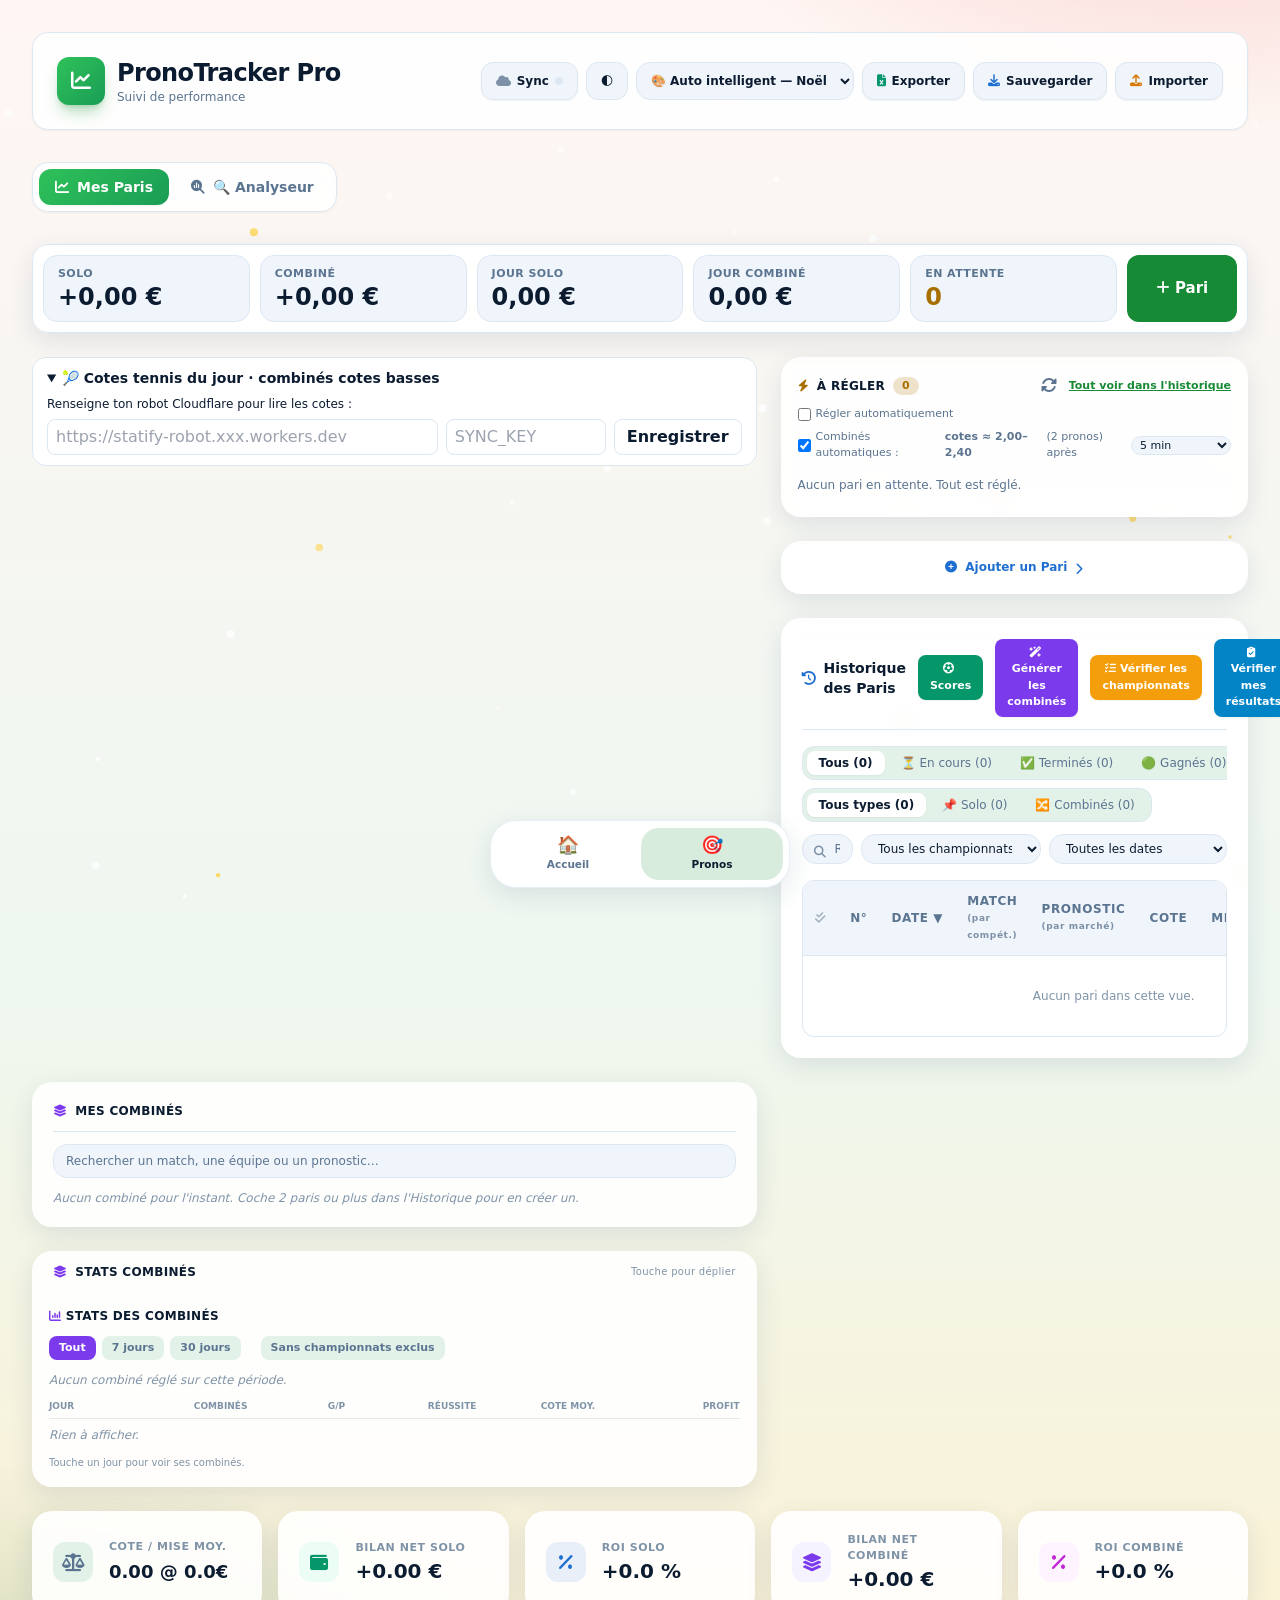
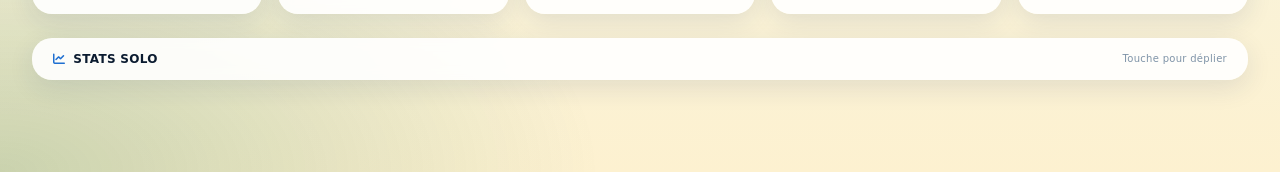
==== prono.html @ ebf7dfee "Add files via upload" ====
<!DOCTYPE html>
<html lang="fr">
<head>
  <meta charset="UTF-8">
  <script>try{var t=localStorage.getItem('suivi-nba-theme');if(!t)t=(window.matchMedia&&matchMedia('(prefers-color-scheme: light)').matches)?'light':'dark';document.documentElement.dataset.theme=t}catch(e){document.documentElement.dataset.theme='dark'}</script>
  <meta name="viewport" content="width=device-width, initial-scale=1.0, viewport-fit=cover">
  <title>PronoTracker Pro - Suivi & Performance</title>

  <!-- PWA : icône + nom sur écran d'accueil (aucun impact sur le fonctionnement de l'appli) -->
  <link rel="manifest" href="manifest.webmanifest">
  <meta name="theme-color" content="#0a192c">
  <meta name="apple-mobile-web-app-capable" content="yes">
  <meta name="apple-mobile-web-app-status-bar-style" content="black-translucent">
  <meta name="apple-mobile-web-app-title" content="Statify">
  <link rel="apple-touch-icon" href="icon-180.png">
  <link rel="icon" href="icon-192.png" type="image/png">
    <script src="chart.umd.min.js"></script>
  <link rel="stylesheet" href="fa.css">
  <link rel="stylesheet" href="prono.css">
</head>
<body class="p-4 md:p-8 min-h-screen">
<nav id="gnav" aria-label="Navigation"><a href="./"><i>🏠</i><span>Accueil</span></a><a href="prono.html" aria-current="page"><i>🎯</i><span>Pronos</span></a></nav>


  <div id="appRoot" class="max-w-7xl mx-auto space-y-8">
    
    <!-- EN-TÊTE ET ACTIONS -->
    <div class="surface flex flex-col md:flex-row justify-between items-start md:items-center gap-4 bg-white p-4 md:p-6 rounded-2xl border border-slate-200 shadow-sm">
      <div class="flex items-center gap-3">
        <div class="w-12 h-12 bg-blue-600 rounded-xl flex items-center justify-center text-white shadow-lg shadow-blue-500/30">
          <i class="fa-solid fa-chart-line text-xl"></i>
        </div>
        <div>
          <h1 class="text-2xl font-extrabold text-slate-900 tracking-tight">PronoTracker Pro</h1>
          <p id="headerSubtitle" class="text-xs text-slate-500 font-medium">Suivi de performance</p>
        </div>
      </div>
      
      <div id="hdrActions" class="flex items-center gap-2 w-full md:w-auto">
        <button id="syncBtn" onclick="openSyncModal()" title="Synchronisation entre appareils" class="flex-1 md:flex-none justify-center bg-slate-50 hover:bg-slate-100 text-slate-700 text-xs font-semibold px-2.5 sm:px-3.5 py-2.5 rounded-xl border border-slate-200 flex items-center gap-1.5 transition shadow-sm"><i id="syncIcon" class="fa-solid fa-cloud text-slate-400"></i><span id="syncLabel">Sync</span><span id="syncDot" class="w-2 h-2 rounded-full bg-slate-300"></span></button>
        <button id="btnTheme" type="button" title="Thème clair / sombre" aria-label="Thème clair / sombre" class="flex-1 md:flex-none justify-center bg-slate-50 hover:bg-slate-100 text-slate-700 text-xs font-semibold px-2.5 sm:px-3.5 py-2.5 rounded-xl border border-slate-200 flex items-center gap-1.5 transition">🌓</button>
        <select id="ambianceSelect" onchange="changerAmbiance(this.value)" title="Ambiance du fond" class="flex-1 md:flex-none"></select>
        <button onclick="ouvrirExportHistorique()" title="Exporter l'historique des paris (Excel / CSV)" class="flex-1 md:flex-none justify-center bg-slate-50 hover:bg-slate-100 text-slate-700 text-xs font-semibold px-2.5 sm:px-3.5 py-2.5 rounded-xl border border-slate-200 flex items-center gap-1.5 transition shadow-sm">
          <i class="fa-solid fa-file-excel text-emerald-600"></i> Exporter
        </button>
        <button onclick="exportJSON()" title="Sauvegarde complète : Statify + PronoTracker" class="flex-1 md:flex-none justify-center bg-slate-50 hover:bg-slate-100 text-slate-700 text-xs font-semibold px-2.5 sm:px-3.5 py-2.5 rounded-xl border border-slate-200 flex items-center gap-1.5 transition shadow-sm">
          <i class="fa-solid fa-download text-blue-600"></i> <span class="hidden sm:inline">Sauvegarder</span><span class="sm:hidden">Save</span>
        </button>
        <label class="flex-1 md:flex-none justify-center bg-slate-50 hover:bg-slate-100 text-slate-700 text-xs font-semibold px-2.5 sm:px-3.5 py-2.5 rounded-xl border border-slate-200 cursor-pointer flex items-center gap-1.5 transition shadow-sm">
          <i class="fa-solid fa-upload text-amber-600"></i> Importer
          <input type="file" id="importFile" accept=".json,application/json,text/plain,text/json,application/octet-stream" onchange="importJSON(event)" class="hidden">
        </label>
      </div>
    </div>

    <!-- ONGLETS PRINCIPAUX -->
    <div class="surface bg-white border border-slate-200 rounded-2xl p-1.5 flex items-center gap-1.5 shadow-sm w-full sm:w-auto sm:inline-flex">
      <button onclick="switchView('tracker')" id="btnViewTracker" class="px-4 py-2 rounded-xl transition bg-blue-600 text-white shadow-sm font-bold text-sm flex items-center gap-2">
        <i class="fa-solid fa-chart-line"></i> Mes Paris
      </button>
      <button onclick="switchView('analyzer')" id="btnViewAnalyzer" class="px-4 py-2 rounded-xl transition text-slate-600 hover:text-slate-900 font-bold text-sm flex items-center gap-2">
        <i class="fa-solid fa-magnifying-glass-chart"></i> 🔍 Analyseur
      </button>
    </div>

    <div id="trackerViewContent" class="space-y-8" data-vue="histo">

    <!-- ALERTE DE SAUVEGARDE -->
    <div id="backupBanner" class="hidden items-center justify-between gap-3 bg-amber-50 border border-amber-200 text-amber-900 text-xs font-semibold px-4 py-3 rounded-xl">
      <span id="backupBannerText" class="flex items-center gap-2"><i class="fa-solid fa-triangle-exclamation"></i></span>
      <div class="flex items-center gap-2 shrink-0">
        <button onclick="exportJSON()" title="Sauvegarde complète : Statify + PronoTracker" class="bg-amber-600 hover:bg-amber-700 text-white font-bold px-3 py-1.5 rounded-lg transition">Sauvegarder maintenant</button>
        <button onclick="snoozeBackupBanner()" class="text-amber-700 hover:text-amber-900 px-2 py-1.5 font-medium">Plus tard</button>
      </div>
    </div>

    <!-- BANNIÈRE : LE BILAN EST CALCULÉ SUR LA SÉLECTION FILTRÉE -->
    <div id="statsFilterBanner" class="hidden items-center justify-between gap-3 bg-blue-50 border border-blue-200 text-blue-800 text-xs font-semibold px-4 py-3 rounded-xl">
      <span id="statsFilterBannerText" class="flex items-center gap-2"><i class="fa-solid fa-filter"></i></span>
      <button onclick="resetAllStatsFilters()" class="text-blue-700 hover:text-blue-900 px-2 py-1 font-bold underline whitespace-nowrap shrink-0">Réinitialiser les filtres</button>
    </div>

    <!-- BANDEAU IMPACT (fixe) -->
    <div id="impactBar" class="impact-bar">
      <div class="ib-cell"><span>Solo</span><b id="ibSolo">—</b></div>
      <div class="ib-cell"><span>Combiné</span><b id="ibCombo">—</b></div>
      <div class="ib-cell"><span><i class="l-lg">Jour solo</i><i class="l-sm">J. solo</i></span><b id="ibJour">—</b></div>
      <div class="ib-cell"><span><i class="l-lg">Jour combiné</i><i class="l-sm">J. combiné</i></span><b id="ibJourC">—</b></div>
      <button type="button" class="ib-cell ib-btn" onclick="rgAller('histo','quickSettle')" title="Voir les paris à régler"><span>En attente</span><b id="ibAttente">0</b></button>
      <button type="button" id="ibLive" class="ib-live hidden" onclick="rgAller('histo','quickSettle')"><i class="fa-solid fa-circle"></i> <span id="ibLiveN">0</span><span class="ib-live-t"> en direct</span></button>
      <button type="button" class="ib-add" onclick="rgAller('histo','formCard')" title="Ajouter un pari"><i class="fa-solid fa-plus"></i><span class="ib-add-t"> Pari</span></button>
    </div>

    <div id="resumeJour" class="resume-jour"></div>

    <!-- ONGLETS (portable) -->
    <div id="vueTabs" class="vue-tabs" role="tablist">
      <button type="button" data-v="histo" onclick="rgVue('histo')"><i class="fa-solid fa-clock-rotate-left"></i> Historique</button>
      <button type="button" data-v="combos" onclick="rgVue('combos')"><i class="fa-solid fa-layer-group"></i> Combinés</button>
      <button type="button" data-v="stats" onclick="rgVue('stats')"><i class="fa-solid fa-chart-pie"></i> Stats</button>
      <button type="button" data-v="plus" onclick="rgVue('plus')"><i class="fa-solid fa-chart-line"></i> Plus</button>
    </div>

    <div id="colG">
    <!-- À RÉGLER (saisie rapide) -->
    <div id="quickSettle" class="card p-4 space-y-2">
      <div class="flex items-center justify-between gap-2">
        <h3 class="text-xs font-extrabold uppercase tracking-wide flex items-center gap-2"><i class="fa-solid fa-bolt" style="color:var(--warn)"></i> À régler <span id="qsCount" class="qs-pill">0</span></h3>
        <div class="flex items-center gap-3"><button type="button" id="qsRefresh" onclick="rgRafraichirTermines(true)" title="Actualiser les scores" class="text-[13px]" style="color:var(--mut)"><i class="fa-solid fa-rotate"></i></button><button type="button" onclick="scAllerVoirTout()" class="text-[11px] font-bold underline" style="color:var(--acc)">Tout voir dans l'historique</button></div>
      </div>
      <button type="button" id="qsTout" class="qs-tout hidden" onclick="rgToutAppliquer()"></button>
      <div class="qs-opts"><label><input type="checkbox" id="optAutoRegler"> Régler automatiquement</label><label><input type="checkbox" id="optAutoCombos" checked> Combinés automatiques : <b>cotes ≈ 2,00–2,40</b> (2 pronos) après <select id="optDelai" class="input-field" style="padding:1px 4px;font-size:11px"><option value="0">tout de suite</option><option value="1">1 min</option><option value="2">2 min</option><option value="5">5 min</option><option value="10">10 min</option><option value="30">30 min</option></select> </label></div>
      <div id="qsAuto" class="text-[11px]" style="color:var(--warn)"></div>
      <div id="qsDiag" class="text-[11px]" style="color:var(--mut)"></div>
      <div id="qsList"></div>
    </div>

    <!-- FORMULAIRE ET HISTORIQUE -->
    <div id="mainGrid" class="grid grid-cols-1 lg:grid-cols-3 gap-6">
      
      <!-- FORMULAIRE DE SAISIE -->
      <div id="formCard" class="card p-5 space-y-4 lg:col-span-1 h-fit">
        <button id="formStrip" type="button" onclick="basculerFormulaire(false)" title="Déplier « Ajouter un Pari »" class="w-full items-center justify-center gap-2 text-xs font-extrabold text-blue-600">
          <i class="fa-solid fa-plus-circle"></i><span class="strip-txt">Ajouter un Pari</span><i class="fa-solid fa-chevron-right lg:mt-1"></i>
        </button>
        <div class="flex items-start justify-between gap-2 border-b border-slate-100 pb-3">
        <h2 id="formTitle" class="text-sm font-extrabold text-slate-800 flex items-center gap-2">
          <i class="fa-solid fa-plus-circle text-blue-600"></i> Ajouter un Pari
        </h2>
        <button type="button" onclick="basculerFormulaire(true)" title="Replier sur le côté" class="shrink-0 w-7 h-7 flex items-center justify-center rounded-lg border border-slate-200 text-slate-500 hover:text-slate-800 text-xs"><i class="fa-solid fa-chevron-left"></i></button>
        </div>
        
        <!-- IMPORT UNIVERSEL -->
        <div id="quickAddBox" class="p-3.5 border rounded-xl space-y-2">
          <label id="quickAddLabel" class="block text-xs font-bold">
            <span>⚡ Multi-Import Texte</span>
          </label>
          <textarea id="rawText" rows="3" class="input-field w-full text-xs" placeholder="Ex: 06/08/2026 | Équipe A - Équipe B | Compétition | Marché | Pronostic | 1.67"></textarea>
          <p id="quickAddHint" class="text-[10px] leading-snug">Format : Date | Match | Compétition | Marché | Pronostic | [Mise optionnelle] | Cote</p>
          <button id="quickAddBtn" type="button" onclick="parseAndAddMultipleBets()" class="w-full text-white font-bold py-2 px-3 rounded-lg text-xs transition shadow-md flex items-center justify-center gap-1.5">
            <i class="fa-solid fa-bolt"></i> Analyser & Ajouter
          </button>
        </div>

        <hr class="border-slate-100">

        <!-- SAISIE MANUELLE -->
        <form id="addBetForm" onsubmit="addBet(event)" class="space-y-3 text-xs">
          <div class="grid grid-cols-2 gap-2">
            <div>
              <label class="block font-semibold text-slate-600 mb-1">Date</label>
              <input type="date" id="dateInput" required class="input-field w-full">
            </div>
            <div>
              <label class="block font-semibold text-slate-600 mb-1">Type</label>
              <select id="typeInput" required class="input-field w-full font-bold">
                <option value="Single">📌 Simple</option>
              </select>
            </div>
          </div>

          <div>
            <div class="flex items-center justify-between mb-1">
              <label id="labelMatch" class="block font-semibold text-slate-600">Match / Affiche</label>
              <button type="button" onclick="startNewMatch()" class="text-[10px] text-blue-600 hover:text-blue-800 font-bold flex items-center gap-1" title="Vider le match et le pronostic pour saisir une nouvelle affiche">
                <i class="fa-solid fa-rotate"></i> Nouveau match
              </button>
            </div>
            <input type="text" id="matchInput" placeholder="Ex: PSG vs OM" required class="input-field w-full" oninput="updatePronoSuggestions()">
          </div>

          <div class="grid grid-cols-2 gap-2">
            <div>
              <label id="labelComp" class="block font-semibold text-slate-600 mb-1">Tournoi / Circuit</label>
              <input type="text" id="compInput" list="compDatalist" placeholder="Ex: Ligue 1" required class="input-field w-full">
            </div>
            <div>
              <div class="flex items-center justify-between mb-1">
                <label id="labelMarket" class="block font-semibold text-slate-600">Marché (Type)</label>
                <button type="button" onclick="openMarketManager()" class="text-[10px] text-blue-600 hover:text-blue-800 font-bold flex items-center gap-1" title="Ajouter ou supprimer des types de marché">
                  <i class="fa-solid fa-gear"></i> Gérer
                </button>
              </div>
              <select id="marketInput" required class="input-field w-full font-medium" onchange="updatePronoSuggestions()"></select>
            </div>
          </div>

          <div>
            <label class="block font-semibold text-slate-600 mb-1">Pronostic</label>
            <input type="text" id="pronoInput" placeholder="Ex: Victoire Baez" required class="input-field w-full">
            <div id="pronoSuggestions" class="hidden flex-wrap gap-1.5 pt-1.5"></div>
          </div>

          <div class="grid grid-cols-2 gap-2">
            <div>
              <label class="block font-semibold text-slate-600 mb-1">Cote</label>
              <input type="number" step="0.01" min="1.01" id="oddsInput" placeholder="1.85" required class="input-field w-full font-black text-blue-600">
            </div>
            <div>
              <label class="block font-semibold text-slate-600 mb-1">Mise (€)</label>
              <input type="number" step="0.01" min="0.01" id="stakeInput" value="1" required class="input-field w-full font-black">
            </div>
          </div>

          <button type="submit" class="w-full bg-slate-900 hover:bg-slate-800 text-white font-bold py-2.5 px-4 rounded-xl text-xs transition shadow-lg shadow-slate-900/10 mt-2 flex items-center justify-center gap-2">
            <i class="fa-solid fa-floppy-disk"></i> Enregistrer le Pari
          </button>
        </form>

        <!-- Suggestions de championnats déjà utilisés, pour éviter les doublons dus à des fautes de frappe -->
        <datalist id="compDatalist"></datalist>
      </div>

      <!-- HISTORIQUE ET FILTRES -->
      <div class="card p-5 lg:col-span-2 space-y-4">
        <div class="flex flex-col sm:flex-row justify-between items-start sm:items-center gap-3 border-b border-slate-100 pb-3">
          <h2 class="text-sm font-extrabold flex items-center gap-2 text-slate-800">
            <i class="fa-solid fa-clock-rotate-left text-blue-600"></i> Historique des Paris
          </h2>
          <button onclick="ouvrirScores()" class="text-[11px] font-bold bg-emerald-600 hover:bg-emerald-700 text-white px-3 py-1.5 rounded-lg shadow-sm sm:ml-auto"><i class="fa-solid fa-futbol mr-1"></i>Scores</button>
          <button onclick="ouvrirGenerateurCombines()" class="text-[11px] font-bold bg-violet-600 hover:bg-violet-700 text-white px-3 py-1.5 rounded-lg shadow-sm"><i class="fa-solid fa-wand-magic-sparkles mr-1"></i>Générer les combinés</button>
          <button onclick="ouvrirVerifComp()" class="text-[11px] font-bold bg-amber-500 hover:bg-amber-600 text-white px-3 py-1.5 rounded-lg shadow-sm"><i class="fa-solid fa-list-check mr-1"></i>Vérifier les championnats</button>
          <button onclick="ouvrirVerif()" class="text-[11px] font-bold bg-sky-600 hover:bg-sky-700 text-white px-3 py-1.5 rounded-lg shadow-sm"><i class="fa-solid fa-clipboard-check mr-1"></i>Vérifier mes résultats</button>
          <button onclick="clearAll()" class="text-xs text-rose-600 hover:text-rose-700 font-semibold transition flex items-center gap-1">
            <i class="fa-solid fa-trash-can"></i> Tout effacer
          </button>
        </div>

        <div class="flex flex-col sm:flex-row sm:flex-wrap sm:items-center justify-between gap-3">
          <div class="flex flex-wrap items-center gap-2 text-xs overflow-x-auto">
            <div class="bg-slate-100 p-1 rounded-xl flex items-center gap-1 border border-slate-200 shrink-0">
              <button onclick="setQuickFilter('ALL')" id="btnFilterAll" class="px-3 py-1 rounded-lg transition bg-white text-slate-800 shadow-sm font-bold whitespace-nowrap">
                Tous (<span id="countAll">0</span>)
              </button>
              <button onclick="setQuickFilter('Pending')" id="btnFilterPending" class="px-3 py-1 rounded-lg transition text-slate-600 hover:text-slate-900 font-medium whitespace-nowrap">
                ⏳ En cours (<span id="countPending">0</span>)
              </button>
              <button onclick="setQuickFilter('Settled')" id="btnFilterSettled" class="px-3 py-1 rounded-lg transition text-slate-600 hover:text-slate-900 font-medium whitespace-nowrap">
                ✅ Terminés (<span id="countSettled">0</span>)
              </button>
              <button onclick="setQuickFilter('Won')" id="btnFilterWon" class="px-3 py-1 rounded-lg transition text-slate-600 hover:text-slate-900 font-medium whitespace-nowrap">
                🟢 Gagnés (<span id="countWon">0</span>)
              </button>
              <button onclick="setQuickFilter('Lost')" id="btnFilterLost" class="px-3 py-1 rounded-lg transition text-slate-600 hover:text-slate-900 font-medium whitespace-nowrap">
                🔴 Perdus (<span id="countLost">0</span>)
              </button>
            </div>

            <div class="bg-slate-100 p-1 rounded-xl flex items-center gap-1 border border-slate-200 shrink-0">
              <button onclick="setTypeFilter('ALL')" id="btnFilterTypeAll" class="px-3 py-1 rounded-lg transition bg-white text-slate-800 shadow-sm font-bold whitespace-nowrap">
                Tous types (<span id="countTypeAll">0</span>)
              </button>
              <button onclick="setTypeFilter('SOLO')" id="btnFilterTypeSolo" class="px-3 py-1 rounded-lg transition text-slate-600 hover:text-slate-900 font-medium whitespace-nowrap">
                📌 Solo (<span id="countTypeSolo">0</span>)
              </button>
              <button onclick="setTypeFilter('COMBO')" id="btnFilterTypeCombo" class="px-3 py-1 rounded-lg transition text-slate-600 hover:text-slate-900 font-medium whitespace-nowrap">
                🔀 Combinés (<span id="countTypeCombo">0</span>)
              </button>
            </div>
          </div>

          <div id="activeFiltersBanner" class="hidden flex-wrap items-center gap-2 w-full sm:w-auto"></div>
          <div id="filtresRow" class="flex items-center gap-2 w-full sm:w-auto">
            <div class="relative flex-1">
              <i class="fa-solid fa-magnifying-glass absolute left-3 top-2.5 text-slate-400 text-xs"></i>
              <input type="text" id="searchInput" oninput="renderAfterFilterChange()" placeholder="Rechercher... (ou #12)" class="input-field text-xs pl-8 py-1.5 w-full">
            </div>
            
            <select id="filterComp" onchange="renderAfterFilterChange()" class="input-field text-xs py-1.5 shrink-0 max-w-[180px]">
              <option value="ALL">Tous les championnats</option>
            </select>

            <select id="filterPeriod" onchange="onFilterPeriodChange()" class="input-field text-xs py-1.5 shrink-0">
              <option value="ALL">Toutes les dates</option>
              <option value="TODAY">Aujourd'hui</option>
              <option value="TOMORROW">Demain</option>
              <option value="THIS_WEEK">Cette semaine</option>
              <option value="THIS_MONTH">Ce mois-ci</option>
              <option value="CUSTOM">Plage personnalisée...</option>
            </select>
          </div>

          <div id="customDateRange" class="hidden flex items-center gap-2 w-full sm:w-auto">
            <input type="date" id="filterDateFrom" onchange="renderAfterFilterChange()" class="input-field text-xs py-1.5">
            <span class="text-xs text-slate-400 font-medium">→</span>
            <input type="date" id="filterDateTo" onchange="renderAfterFilterChange()" class="input-field text-xs py-1.5">
          </div>
        </div>

        <!-- BARRE DE SÉLECTION POUR CRÉER UN COMBINÉ -->
        <div id="comboSelectionBar" class="hidden items-center justify-between gap-3 bg-violet-50 border border-violet-200 text-violet-800 text-xs font-semibold px-4 py-3 rounded-xl">
          <span id="comboSelectionText" class="flex items-center gap-2"><i class="fa-solid fa-layer-group"></i></span>
          <div class="flex items-center gap-2 shrink-0">
            <button onclick="openComboModal()" class="bg-violet-600 hover:bg-violet-700 text-white font-bold px-3 py-1.5 rounded-lg transition">🔀 Combiner la sélection</button>
            <button onclick="clearBetSelection()" class="text-violet-700 hover:text-violet-900 px-2 py-1.5 font-medium">Annuler</button>
          </div>
        </div>

        <!-- VUE TABLEAU (écrans moyens et larges) -->
        <div class="hidden md:block overflow-x-auto border border-slate-200 rounded-xl">
          <table class="w-full text-left text-xs">
            <thead class="bg-slate-50 text-slate-500 uppercase border-b border-slate-200 font-bold tracking-wider">
              <tr>
                <th class="p-3 text-center whitespace-nowrap w-8"><i class="fa-solid fa-check-double text-slate-300" title="Sélection pour combiner"></i></th>
                <th onclick="toggleSort('betNum')" class="p-3 text-center sortable whitespace-nowrap">N° <span id="sort-betNum"></span></th>
                <th onclick="toggleSort('date')" class="p-3 sortable whitespace-nowrap">Date <span id="sort-date">▼</span></th>
                <th onclick="toggleSort('match')" title="Trier par compétition" class="p-3 sortable">Match <span class="normal-case font-semibold text-[9px] text-slate-400">(par compét.)</span> <span id="sort-match"></span></th>
                <th onclick="toggleSort('prono')" title="Trier par marché" class="p-3 sortable">Pronostic <span class="normal-case font-semibold text-[9px] text-slate-400">(par marché)</span> <span id="sort-prono"></span></th>
                <th onclick="toggleSort('odds')" class="p-3 text-center sortable whitespace-nowrap">Cote <span id="sort-odds"></span></th>
                <th onclick="toggleSort('stake')" class="p-3 text-center sortable whitespace-nowrap">Mise <span id="sort-stake"></span></th>
                <th onclick="toggleSort('status')" class="p-3 text-center sortable whitespace-nowrap">Statut <span id="sort-status"></span></th>
                <th class="p-3 text-right">Actions</th>
              </tr>
            </thead>
            <tbody id="betsTbody" class="divide-y divide-slate-100 font-medium"></tbody>
          </table>
        </div>

        <!-- VUE CARTES (mobile) -->
        <div id="betsCardsMobile" class="md:hidden space-y-2.5"></div>
      </div>

    </div>

    </div>
    <div id="colD">
    <!-- MES COMBINÉS -->
    <div id="combosCard" class="card p-5 space-y-3">
      <h3 class="text-xs font-extrabold uppercase tracking-wide text-slate-800 flex items-center gap-2 border-b border-slate-100 pb-3">
        <i class="fa-solid fa-layer-group text-violet-600"></i> Mes Combinés
      </h3>
      <input type="search" id="comboSearchInput" oninput="setComboSearch(this.value)" placeholder="Rechercher un match, une équipe ou un pronostic…" class="input-field w-full text-xs">
      <div id="combosListContainer" class="space-y-3"></div>
    </div>

    <!-- STATS COMBINÉS (toujours visibles) -->
    <details id="comboStatsDetails" open class="card overflow-hidden border-l-4 border-l-violet-500" ontoggle="if(this.open){try{majDetailCombinesSafe()}catch(e){}}">
      <summary class="cursor-pointer px-5 py-3 text-xs font-extrabold uppercase tracking-wide text-slate-800 flex items-center gap-2 select-none"><i class="fa-solid fa-layer-group text-violet-600"></i> Stats combinés <span class="ml-auto text-[10px] font-medium normal-case text-slate-400">Touche pour déplier</span></summary>
      <div id="comboStatsInline" class="p-4 space-y-3"></div>
    </details>


    </div>
    <!-- CARTES KPI GLOBALES -->
    <div id="kpiGrid" class="grid grid-cols-1 sm:grid-cols-2 lg:grid-cols-3 xl:grid-cols-5 gap-4">
      <div class="card p-5 flex items-center gap-4 border-l-4 border-l-slate-400">
        <div class="w-10 h-10 rounded-xl bg-slate-100 flex items-center justify-center text-slate-600">
          <i class="fa-solid fa-scale-balanced text-lg"></i>
        </div>
        <div>
          <span class="text-[11px] font-bold text-slate-400 uppercase tracking-wider block">Cote / Mise Moy.</span>
          <p id="statRisk" class="text-lg font-bold text-slate-800 mt-0.5">1.00 @ 0€</p>
        </div>
      </div>

      <div class="card p-5 flex items-center gap-4 border-l-4 border-l-emerald-500">
        <div class="w-10 h-10 rounded-xl bg-emerald-50 flex items-center justify-center text-emerald-600">
          <i class="fa-solid fa-wallet text-lg"></i>
        </div>
        <div>
          <span class="text-[11px] font-bold text-slate-400 uppercase tracking-wider block">Bilan Net Solo</span>
          <p id="statProfit" class="text-xl font-black text-slate-900 mt-0.5">0.00 €</p>
        </div>
      </div>

      <div class="card p-5 flex items-center gap-4 border-l-4 border-l-blue-500">
        <div class="w-10 h-10 rounded-xl bg-blue-50 flex items-center justify-center text-blue-600">
          <i class="fa-solid fa-percent text-lg"></i>
        </div>
        <div>
          <span class="text-[11px] font-bold text-slate-400 uppercase tracking-wider block">ROI Solo</span>
          <p id="statROI" class="text-xl font-black text-slate-900 mt-0.5">0.0 %</p>
        </div>
      </div>

      <div class="card p-5 flex items-center gap-4 border-l-4 border-l-violet-500">
        <div class="w-10 h-10 rounded-xl bg-violet-50 flex items-center justify-center text-violet-600">
          <i class="fa-solid fa-layer-group text-lg"></i>
        </div>
        <div>
          <span class="text-[11px] font-bold text-slate-400 uppercase tracking-wider block">Bilan Net Combiné</span>
          <p id="statProfitCombo" class="text-xl font-black text-slate-900 mt-0.5">0.00 €</p>
        </div>
      </div>

      <div class="card p-5 flex items-center gap-4 border-l-4 border-l-fuchsia-500">
        <div class="w-10 h-10 rounded-xl bg-fuchsia-50 flex items-center justify-center text-fuchsia-600">
          <i class="fa-solid fa-percent text-lg"></i>
        </div>
        <div>
          <span class="text-[11px] font-bold text-slate-400 uppercase tracking-wider block">ROI Combiné</span>
          <p id="statROICombo" class="text-xl font-black text-slate-900 mt-0.5">0.0 %</p>
        </div>
      </div>
    </div>

    <!-- STATS SOLO (repliées par défaut) -->
    <details id="soloStatsDetails" class="card overflow-hidden">
      <summary class="cursor-pointer px-5 py-3 text-xs font-extrabold uppercase tracking-wide text-slate-800 flex items-center gap-2 select-none"><i class="fa-solid fa-chart-line text-blue-600"></i> Stats solo <span class="ml-auto text-[10px] font-medium normal-case text-slate-400">Touche pour déplier</span></summary>
      <div class="p-4 space-y-8">

    <!-- GRAPHIQUE GLOBAL D'ÉVOLUTION DU BANKROLL -->
    <div class="card p-5 space-y-3">
      <div class="flex items-center justify-between border-b border-slate-100 pb-2">
        <h3 class="text-xs font-extrabold uppercase tracking-wide text-slate-800 flex items-center gap-2">
          <i class="fa-solid fa-chart-area text-blue-600"></i> Évolution du Bankroll
        </h3>
        <span class="text-[10px] text-slate-400 font-medium">Profit cumulé sur la sélection filtrée</span>
      </div>
      <div class="h-56 w-full">
        <canvas id="globalBankrollChart"></canvas>
      </div>
    </div>

    <div id="footballCategoryCard" class="hidden space-y-3">
      <div class="flex items-center justify-between flex-wrap gap-2">
        <h3 class="text-xs font-bold flex items-center gap-2 text-slate-700 uppercase tracking-wide">
          <i class="fa-solid fa-layer-group text-blue-600"></i> Stats par Catégorie de Championnat
        </h3>
        <div class="flex items-center gap-2">
          <span class="text-[10px] text-slate-400 font-medium hidden sm:inline">Mode des cases à cocher :</span>
          <div class="bg-slate-100 p-1 rounded-xl flex items-center gap-1 border border-slate-200">
            <button onclick="setCompFilterMode('include')" id="btnCompModeInclude" class="px-3 py-1 rounded-lg transition text-[11px] font-bold whitespace-nowrap" title="Cocher un championnat = ne garder que celui-ci dans le Bilan">
              ✅ Inclure
            </button>
            <button onclick="setCompFilterMode('exclude')" id="btnCompModeExclude" class="px-3 py-1 rounded-lg transition text-[11px] font-bold whitespace-nowrap" title="Cocher un championnat = le retirer du Bilan (les autres restent inclus)">
              🚫 Exclure
            </button>
          </div>
        </div>
      </div>
      <div id="footballCategoryAccordion" class="space-y-3"></div>
    </div>

    <!-- BILAN QUOTIDIEN -->
    <div id="dailySection" class="card p-5 space-y-3">
      <div class="flex items-center justify-between border-b border-slate-100 pb-2">
        <h3 id="dailySectionTitle" class="text-xs font-extrabold uppercase tracking-wide text-slate-800 flex items-center gap-2">
          <i class="fa-solid fa-calendar-day text-emerald-600"></i> Bilan Quotidien Jour par Jour
        </h3>
        <span class="text-[10px] text-slate-400 font-medium">Récapitulatif compact des résultats journaliers</span>
      </div>
      <div class="overflow-x-auto max-h-60 overflow-y-auto">
        <table class="w-full text-center text-xs">
          <thead class="bg-slate-50 text-slate-500 font-bold border-b border-slate-200 sticky top-0 bg-slate-50 z-10">
            <tr class="text-[10px] text-slate-500 border-b border-slate-200">
              <th class="p-1.5 text-left">JJ/MM/AAAA</th>
              <th class="p-1.5 border-l border-slate-200">Joués (G/P)</th>
              <th class="p-1.5">Gain Net</th>
              <th class="p-1.5">ROI</th>
            </tr>
          </thead>
          <tbody id="dailyStatsTbody" class="divide-y divide-slate-100 font-medium"></tbody>
        </table>
      </div>
    </div>

    <!-- STATISTIQUES DÉTAILLÉES -->
    <div class="space-y-3">
      <h2 id="detailedStatsTitle" class="text-xs font-extrabold uppercase tracking-wider flex items-center gap-2">
        <i class="fa-solid fa-chart-pie"></i> Statistiques Détaillées
      </h2>

      <div class="grid grid-cols-1 lg:grid-cols-2 gap-6">
        <div class="card p-5 space-y-3">
          <h3 class="text-xs font-bold flex items-center gap-2 text-slate-700 uppercase tracking-wide">
            <i class="fa-solid fa-bullseye text-blue-600"></i> Stats par Type de Prono (Marché)
          </h3>
          <div class="overflow-x-auto">
            <table class="w-full text-center text-xs">
              <thead>
                <tr class="bg-slate-50 text-slate-500 font-bold border-b border-slate-100">
                  <th class="p-2.5 text-left">Type de Pari</th>
                  <th class="p-2.5">Joués</th>
                  <th class="p-2.5">Réussite</th>
                  <th class="p-2.5">Profit Net</th>
                  <th class="p-2.5">ROI</th>
                </tr>
              </thead>
              <tbody id="marketStatsTbody" class="divide-y divide-slate-100 font-medium"></tbody>
            </table>
          </div>
        </div>

        <div class="card p-5 space-y-3">
          <h3 class="text-xs font-bold flex items-center gap-2 text-slate-700 uppercase tracking-wide">
            <i class="fa-solid fa-percent text-amber-500"></i> Stats par Tranche de Cote
          </h3>
          <div class="overflow-x-auto">
            <table class="w-full text-center text-xs">
              <thead>
                <tr class="bg-slate-50 text-slate-500 font-bold border-b border-slate-100">
                  <th class="p-2.5 text-left">Tranche</th>
                  <th class="p-2.5">Joués</th>
                  <th class="p-2.5">Réussite</th>
                  <th class="p-2.5">Profit Net</th>
                  <th class="p-2.5">ROI</th>
                </tr>
              </thead>
              <tbody id="oddsStatsTbody" class="divide-y divide-slate-100 font-medium"></tbody>
            </table>
          </div>
        </div>

        <div class="card p-5 space-y-3 lg:col-span-2">
          <h3 class="text-xs font-bold flex items-center gap-2 text-slate-700 uppercase tracking-wide">
            <i class="fa-solid fa-shield-halved text-rose-500"></i> Stats par équipe : où tu gagnes, où tu perds
          </h3>
          <p class="text-[11px] text-slate-500">Compte tous tes paris terminés sur les matchs de l'équipe, quel que soit le marché. Seules les équipes avec au moins 3 paris sont listées.</p>
          <div class="grid grid-cols-1 lg:grid-cols-2 gap-4">
            <div>
              <div class="text-[11px] font-extrabold text-emerald-700 mb-1">✅ Les plus rentables</div>
              <table class="w-full text-center text-xs"><thead><tr class="bg-slate-50 text-slate-500 font-bold border-b border-slate-100">
                <th class="p-2 text-left">Équipe</th><th class="p-2">Paris</th><th class="p-2">Réussite</th><th class="p-2">Profit</th></tr></thead>
                <tbody id="teamBestTbody" class="divide-y divide-slate-100 font-medium"></tbody></table>
            </div>
            <div>
              <div class="text-[11px] font-extrabold text-rose-700 mb-1">⚠️ Les pièges (les plus coûteuses)</div>
              <table class="w-full text-center text-xs"><thead><tr class="bg-slate-50 text-slate-500 font-bold border-b border-slate-100">
                <th class="p-2 text-left">Équipe</th><th class="p-2">Paris</th><th class="p-2">Réussite</th><th class="p-2">Profit</th></tr></thead>
                <tbody id="teamWorstTbody" class="divide-y divide-slate-100 font-medium"></tbody></table>
            </div>
          </div>
        </div>
      </div>
    </div>

      </div>
    </details>

    </div>
    <!-- FIN trackerViewContent -->

    <!-- VUE ANALYSEUR -->

    <div id="analyzerViewContent" class="hidden">
      <div class="analyzer-panel">
        <h1>Analyseur de Paris Sportifs Pro</h1>
        <p class="sous-titre">Reconnaît les textes en français ET en anglais. Extrait les cotes et statistiques, et calcule 3 paris par un moteur de règles (pas d'IA)</p>

        <div class="panel">
          <label for="rawInput"><strong>Colle ton texte brut (français ou anglais, idéalement avec cotes et % par équipe) :</strong></label>
          <textarea id="rawInput" placeholder="Colle ton texte d'analyse complet ici, en français ou en anglais..."></textarea>
          <div class="boutons">
            <button onclick="analyserEtGenerer()">Analyser et calculer les paris</button>
            <button class="secondaire" onclick="exporterTxt()">Exporter en .txt</button>
          </div>
        </div>

        <div class="panel" id="outputPanel" style="display: none;">
          <h2 style="margin-top: 0;">Rapport d'Analyse</h2>
          <div id="resultContent"></div>
        </div>
      </div>
    </div>

  </div>

  <!-- MODAL COMBINER -->
  <div id="comboModal" class="fixed inset-0 bg-slate-900/60 backdrop-blur-sm z-50 flex items-center justify-center hidden p-4">
    <div class="bg-white rounded-2xl shadow-2xl border border-slate-200 w-full max-w-md p-6 space-y-4">
      <div class="flex justify-between items-center border-b border-slate-100 pb-3">
        <h3 class="font-extrabold text-slate-800 text-sm flex items-center gap-2">
          <i class="fa-solid fa-layer-group text-violet-600"></i> Créer un combiné
        </h3>
        <button onclick="closeComboModal()" class="text-slate-400 hover:text-slate-600"><i class="fa-solid fa-xmark"></i></button>
      </div>

      <div id="comboModalLegsList" class="space-y-1.5 text-xs max-h-60 overflow-y-auto"></div>

      <div class="flex items-center justify-between bg-violet-50 border border-violet-200 rounded-xl px-3 py-2.5">
        <span class="text-xs font-bold text-violet-800">Cote totale du combiné</span>
        <span id="comboModalTotalOdds" class="text-lg font-black text-violet-700">1.00</span>
      </div>

      <div>
        <label class="block font-semibold text-slate-600 mb-1 text-xs">Mise du combiné (€)</label>
        <input type="number" step="0.01" min="0.01" id="comboStakeInput" class="input-field w-full text-xs font-black">
      </div>

      <div class="flex justify-end gap-2 pt-2 border-t border-slate-100">
        <button onclick="closeComboModal()" class="px-4 py-2 rounded-lg border border-slate-200 text-slate-600 font-bold text-xs hover:bg-slate-50 transition">Annuler</button>
        <button onclick="confirmCreateCombo()" class="px-4 py-2 rounded-lg bg-violet-600 text-white font-bold text-xs hover:bg-violet-700 transition">Créer le combiné</button>
      </div>
    </div>
  </div>

  <!-- MODAL EDIT -->
  <div id="editModal" class="fixed inset-0 bg-slate-900/60 backdrop-blur-sm z-50 flex items-center justify-center hidden p-4">
    <div class="bg-white rounded-2xl shadow-2xl border border-slate-200 w-full max-w-md p-6 space-y-4">
      <div class="flex justify-between items-center border-b border-slate-100 pb-3">
        <h3 class="font-extrabold text-slate-800 text-sm flex items-center gap-2">
          <i class="fa-solid fa-pen-to-square text-blue-600"></i> Modifier le pari
        </h3>
        <button onclick="closeEditModal()" class="text-slate-400 hover:text-slate-600"><i class="fa-solid fa-xmark"></i></button>
      </div>

      <form id="editForm" onsubmit="saveEdit(event)" class="space-y-3 text-xs">
        <input type="hidden" id="editBetId">

        <div class="grid grid-cols-2 gap-2">
          <div>
            <label class="block font-semibold text-slate-600 mb-1">Date</label>
            <input type="date" id="editDate" required class="input-field w-full">
          </div>
          <div>
            <label class="block font-semibold text-slate-600 mb-1">Match</label>
            <input type="text" id="editMatch" required class="input-field w-full">
          </div>
        </div>

        <div class="grid grid-cols-2 gap-2">
          <div>
            <label class="block font-semibold text-slate-600 mb-1">Tournoi / Compétition</label>
            <input type="text" id="editComp" list="compDatalist" required class="input-field w-full">
          </div>
          <div>
            <label class="block font-semibold text-slate-600 mb-1">Marché (Type)</label>
            <select id="editMarket" required class="input-field w-full"></select>
          </div>
        </div>

        <div>
          <label class="block font-semibold text-slate-600 mb-1">Pronostic</label>
          <input type="text" id="editProno" required class="input-field w-full">
        </div>

        <div class="grid grid-cols-2 gap-2">
          <div>
            <label class="block font-semibold text-slate-600 mb-1">Cote</label>
            <input type="number" step="0.01" min="1.01" id="editOdds" required class="input-field w-full font-black text-blue-600">
          </div>
          <div>
            <label class="block font-semibold text-slate-600 mb-1">Mise (€)</label>
            <input type="number" step="0.01" min="0.01" id="editStake" required class="input-field w-full font-black">
          </div>
        </div>

        <div class="flex justify-end gap-2 pt-3 border-t border-slate-100">
          <button type="button" onclick="closeEditModal()" class="px-4 py-2 rounded-xl border border-slate-200 text-slate-600 font-bold hover:bg-slate-50 transition">Annuler</button>
          <button type="submit" class="px-5 py-2 rounded-xl bg-blue-600 text-white font-bold hover:bg-blue-700 transition shadow-md shadow-blue-600/20">Enregistrer</button>
        </div>
      </form>
    </div>
  </div>

  <!-- MODAL PREVIEW IMPORT -->
  <div id="importPreviewModal" class="fixed inset-0 bg-slate-900/60 backdrop-blur-sm z-50 flex items-center justify-center hidden p-4">
    <div class="bg-white rounded-2xl shadow-2xl border border-slate-200 w-full max-w-4xl max-h-[90vh] flex flex-col p-6 space-y-4">
      <div class="flex justify-between items-center border-b border-slate-100 pb-3">
        <div>
          <h3 class="font-extrabold text-slate-800 text-sm flex items-center gap-2">
            <i class="fa-solid fa-list-check text-blue-600"></i> Aperçu avant import
          </h3>
          <p id="importPreviewCount" class="text-[10px] text-slate-400 font-medium mt-0.5"></p>
        </div>
        <button onclick="closeImportPreview()" class="text-slate-400 hover:text-slate-600"><i class="fa-solid fa-xmark"></i></button>
      </div>

      <p id="importSkippedInfo" class="text-[10px] text-slate-500"></p>

      <div class="overflow-auto flex-1 border border-slate-200 rounded-xl">
        <table class="w-full text-left text-xs">
          <thead class="bg-slate-50 text-slate-500 font-bold border-b border-slate-200 sticky top-0">
            <tr>
              <th class="p-2 w-8"></th>
              <th class="p-2">Date</th>
              <th class="p-2">Match</th>
              <th class="p-2">Compétition</th>
              <th class="p-2">Marché</th>
              <th class="p-2">Pronostic</th>
              <th class="p-2">Cote</th>
            </tr>
          </thead>
          <tbody id="importPreviewTbody" class="divide-y divide-slate-100"></tbody>
        </table>
      </div>

      <p class="text-[10px] text-amber-700 bg-amber-50 border border-amber-200 rounded-lg px-3 py-2 flex items-center gap-2">
        <i class="fa-solid fa-triangle-exclamation"></i> Lignes en orange : marché non reconnu automatiquement — vérifie-les avant de valider.
      </p>

      <div class="flex justify-end gap-2 pt-3 border-t border-slate-100">
        <button type="button" onclick="closeImportPreview()" class="px-4 py-2 rounded-xl border border-slate-200 text-slate-600 font-bold hover:bg-slate-50 transition">Annuler</button>
        <button type="button" onclick="confirmImportPreview()" class="px-5 py-2 rounded-xl bg-blue-600 text-white font-bold hover:bg-blue-700 transition shadow-md shadow-blue-600/20">
          <i class="fa-solid fa-check mr-1"></i> Valider et ajouter (<span id="importConfirmCount">0</span>)
        </button>
      </div>
    </div>
  </div>

  <!-- MODAL GESTION DES TYPES DE MARCHÉ -->
  <div id="marketManagerModal" class="fixed inset-0 bg-slate-900/60 backdrop-blur-sm z-50 flex items-center justify-center hidden p-4">
    <div class="bg-white rounded-2xl shadow-2xl border border-slate-200 w-full max-w-md p-6 space-y-4">
      <div class="flex justify-between items-center border-b border-slate-100 pb-3">
        <h3 class="font-extrabold text-slate-800 text-sm flex items-center gap-2">
          <i class="fa-solid fa-gear text-blue-600"></i> Types de marché
        </h3>
        <button onclick="closeMarketManager()" class="text-slate-400 hover:text-slate-600"><i class="fa-solid fa-xmark"></i></button>
      </div>

      <p class="text-[10px] text-slate-500">Ajoute ou supprime les types de marché disponibles dans les listes déroulantes. Les changements sont conservés définitivement sur cet appareil.</p>

      <div class="flex items-center gap-2">
        <input type="text" id="newMarketNameInput" placeholder="Ex: Double Chance" class="input-field w-full text-xs" onkeydown="if(event.key==='Enter'){event.preventDefault(); addMarketType();}">
        <button type="button" onclick="addMarketType()" class="shrink-0 bg-blue-600 hover:bg-blue-700 text-white font-bold px-3.5 py-2 rounded-lg text-xs transition flex items-center gap-1.5">
          <i class="fa-solid fa-plus"></i> Ajouter
        </button>
      </div>

      <div id="marketManagerList" class="space-y-1.5 max-h-64 overflow-y-auto"></div>

      <p class="text-[10px] text-amber-700 bg-amber-50 border border-amber-200 rounded-lg px-3 py-2 flex items-center gap-2">
        <i class="fa-solid fa-triangle-exclamation"></i> Supprimer un type ne modifie pas les paris déjà enregistrés avec ce marché — il ne sera juste plus proposé pour les prochains.
      </p>

      <div class="flex justify-end pt-2 border-t border-slate-100">
        <button type="button" onclick="closeMarketManager()" class="px-4 py-2 rounded-xl border border-slate-200 text-slate-600 font-bold hover:bg-slate-50 transition text-xs">Fermer</button>
      </div>
    </div>
  </div>

  <!-- TOAST UNDO -->
  <div id="toastUndo" class="fixed bottom-6 right-6 bg-slate-900 text-white px-5 py-3.5 rounded-2xl shadow-2xl flex items-center gap-4 text-xs z-50 hidden transition-all">
    <div class="flex items-center gap-2">
      <i class="fa-solid fa-trash-can text-rose-400"></i>
      <span>Pari supprimé.</span>
    </div>
    <button onclick="undoDelete()" class="bg-blue-600 hover:bg-blue-500 text-white px-3 py-1.5 rounded-lg font-bold transition">
      <i class="fa-solid fa-rotate-left mr-1"></i> Annuler
    </button>
  </div>

  <script src="backup.js"></script>
<script src="xlsx.js"></script>
<script src="prono.js"></script>
<script src="prono-combos-auto.js"></script>
<script src="prono-cotes.js"></script>
</body>
</html>
---- prono.css ----
body { background-color: #f1f5f9; color: #0f172a; font-family: system-ui, -apple-system, sans-serif; }
    .card { background-color: #ffffff; border: 1px solid #e2e8f0; border-radius: 1rem; box-shadow: 0 4px 6px -1px rgb(0 0 0 / 0.03), 0 2px 4px -2px rgb(0 0 0 / 0.03); transition: all 0.2s ease-in-out; }
    .card:hover { box-shadow: 0 10px 15px -3px rgb(0 0 0 / 0.05), 0 4px 6px -4px rgb(0 0 0 / 0.05); }
    .input-field { background-color: #f8fafc; border: 1px solid #cbd5e1; color: #0f172a; border-radius: 0.625rem; padding: 0.5rem 0.75rem; font-size: 0.875rem; transition: all 0.15s ease; }
    .input-field:focus { outline: none; border-color: #2563eb; background-color: #ffffff; box-shadow: 0 0 0 3px rgba(37, 99, 235, 0.1); }
    th.sortable { cursor: pointer; user-select: none; }
    th.sortable:hover { background-color: #f1f5f9; }

    /* ===== Styles scopés de l'Analyseur (n'affectent rien en dehors de .analyzer-panel) ===== */
    .analyzer-panel {
      --a-bg-color: #0b0f19;
      --a-card-bg: #1e293b;
      --a-text-color: #f8fafc;
      --a-accent-color: #38bdf8;
      --a-border-color: #334155;
      --a-muted-color: #94a3b8;
      --a-success-color: #22c55e;
      --a-warning-color: #f59e0b;
      background-color: var(--a-bg-color);
      color: var(--a-text-color);
      font-family: 'Segoe UI', Tahoma, Geneva, Verdana, sans-serif;
      border-radius: 1rem;
      padding: 20px;
    }
    .analyzer-panel h1 { text-align: center; color: var(--a-accent-color); margin-bottom: 8px; margin-top: 0; }
    .analyzer-panel .sous-titre { text-align: center; color: var(--a-muted-color); margin-bottom: 25px; font-size: 14px; }
    .analyzer-panel .panel {
      background-color: var(--a-card-bg);
      border: 1px solid var(--a-border-color);
      border-radius: 12px;
      padding: 20px;
      margin-bottom: 25px;
    }
    .analyzer-panel textarea {
      width: 100%; height: 220px;
      background-color: #0f172a; color: var(--a-text-color);
      border: 1px solid var(--a-border-color); border-radius: 8px;
      padding: 12px; font-size: 14px; resize: vertical;
      box-sizing: border-box; margin-bottom: 15px; font-family: inherit;
    }
    .analyzer-panel .boutons { display: flex; gap: 10px; }
    .analyzer-panel button {
      background-color: var(--a-accent-color); color: #0f172a;
      border: none; padding: 14px 24px; font-size: 15px; font-weight: bold;
      border-radius: 8px; cursor: pointer; flex: 1;
    }
    .analyzer-panel button:hover { background-color: #0ea5e9; }
    .analyzer-panel button.secondaire { background-color: var(--a-border-color); color: var(--a-text-color); }
    .analyzer-panel button.secondaire:hover { background-color: #475569; }
    .analyzer-panel h2, .analyzer-panel h3 { color: var(--a-accent-color); border-bottom: 2px solid var(--a-border-color); padding-bottom: 8px; margin-top: 25px; }
    .analyzer-panel ul { padding-left: 20px; }
    .analyzer-panel li { margin-bottom: 8px; line-height: 1.5; }
    .analyzer-panel .badge {
      display: inline-block; padding: 3px 8px; font-size: 12px; font-weight: bold;
      border-radius: 4px; background-color: var(--a-border-color); color: var(--a-accent-color); margin-left: 8px;
    }
    .analyzer-panel .avertissement {
      background-color: #0f172a; border-left: 4px solid var(--a-muted-color);
      padding: 12px 15px; border-radius: 0 8px 8px 0; font-size: 13px;
      color: var(--a-muted-color); margin-top: 15px;
    }
    .analyzer-panel .bet-card {
      background-color: #0f172a; border-left: 5px solid var(--a-success-color);
      padding: 15px; margin-bottom: 15px; border-radius: 0 8px 8px 0;
      border-top: 1px solid var(--a-border-color); border-right: 1px solid var(--a-border-color);
      border-bottom: 1px solid var(--a-border-color);
    }
    .analyzer-panel .bet-title { font-size: 17px; font-weight: bold; color: var(--a-success-color); margin-bottom: 6px; }
    .analyzer-panel .bet-meta { font-size: 13px; color: var(--a-muted-color); margin-bottom: 6px; }
    .analyzer-panel .conflit { border-left-color: var(--a-warning-color); }
    .analyzer-panel .conflit .bet-title { color: var(--a-warning-color); }
    .analyzer-panel .aucune-donnee { color: var(--a-muted-color); font-style: italic; }
    .analyzer-panel select {
      background-color: #0f172a; color: var(--a-text-color); border: 1px solid var(--a-border-color);
      border-radius: 8px; padding: 8px; font-size: 13px; margin-bottom: 12px;
    }
    .analyzer-panel table.paris-table {
      width: 100%; border-collapse: collapse; margin-top: 10px; font-size: 13px;
    }
    .analyzer-panel table.paris-table th, .analyzer-panel table.paris-table td {
      border: 1px solid var(--a-border-color); padding: 8px 10px; text-align: left;
    }
    .analyzer-panel table.paris-table th {
      background-color: #0f172a; color: var(--a-accent-color); font-weight: bold;
    }
    .analyzer-panel table.paris-table td.mise-cell input {
      width: 70px; background-color: #0f172a; color: var(--a-text-color);
      border: 1px solid var(--a-border-color); border-radius: 4px; padding: 4px 6px; font-size: 13px;
    }
    .analyzer-panel table.paris-table td.edit-cell input, .analyzer-panel table.paris-table td.edit-cell select {
      background-color: #0f172a; color: var(--a-text-color);
      border: 1px solid var(--a-border-color); border-radius: 4px; padding: 4px 6px; font-size: 13px; margin-bottom: 0;
    }
    .analyzer-panel .copie-confirm { color: var(--a-success-color); font-size: 13px; margin-left: 10px; display: none; }
    .analyzer-panel .enregistrer-confirm { color: var(--a-success-color); font-size: 13px; margin-left: 10px; display: none; }

    /* ===== Ambiances (fonds saisonniers) ===== */
    body { background-attachment: fixed; background-size: cover; transition: background-color .4s ease; }
    #ambianceCanvas { position: fixed; inset: 0; width: 100%; height: 100%; pointer-events: none; z-index: 0; }
    #appRoot { position: relative; z-index: 1; }

    body[data-ambiance="automne"] {
      background:
        radial-gradient(1100px 520px at 88% -8%, rgba(251,146,60,.38), transparent 62%),
        radial-gradient(900px 520px at -5% 105%, rgba(180,83,9,.20), transparent 60%),
        linear-gradient(180deg, #fff4e5 0%, #fde6c4 55%, #f9d9a8 100%);
    }
    body[data-ambiance="hiver"] {
      background:
        radial-gradient(900px 480px at 15% -10%, rgba(255,255,255,.95), transparent 62%),
        radial-gradient(1000px 520px at 100% 100%, rgba(129,140,248,.25), transparent 60%),
        linear-gradient(180deg, #e8f1ff 0%, #d3e4fb 55%, #c3d7f5 100%);
    }
    body[data-ambiance="printemps"] {
      background:
        radial-gradient(900px 480px at 90% -8%, rgba(244,114,182,.28), transparent 62%),
        radial-gradient(1000px 520px at 0% 100%, rgba(132,204,22,.25), transparent 60%),
        linear-gradient(180deg, #fff1f7 0%, #f0fadc 60%, #e3f5c4 100%);
    }
    body[data-ambiance="ete"] {
      background:
        radial-gradient(700px 700px at 92% -12%, rgba(253,224,71,.65), rgba(253,186,116,.25) 45%, transparent 70%),
        linear-gradient(180deg, #d8f0ff 0%, #eaf8ff 40%, #fff2c9 100%);
    }
    body[data-ambiance="stade"] {
      background:
        linear-gradient(180deg, rgba(255,255,255,.55) 0%, rgba(255,255,255,0) 40%),
        repeating-linear-gradient(90deg, #cdeccf 0 90px, #bfe4c3 90px 180px);
    }

    body[data-ambiance="halloween"] {
      background:
        radial-gradient(900px 520px at 8% -8%, rgba(249,115,22,.40), transparent 62%),
        radial-gradient(1000px 560px at 100% 100%, rgba(124,58,237,.28), transparent 60%),
        linear-gradient(180deg, #fff0dd 0%, #f6e2f7 60%, #e6d6f5 100%);
    }
    body[data-ambiance="noel"] {
      background:
        radial-gradient(900px 500px at 95% -10%, rgba(220,38,38,.20), transparent 62%),
        radial-gradient(1000px 520px at 0% 100%, rgba(22,101,52,.22), transparent 60%),
        linear-gradient(180deg, #fff6f3 0%, #eef7f0 55%, #fdf1d0 100%);
    }
    body[data-ambiance="victoire"] {
      background:
        radial-gradient(800px 460px at 0% -5%, rgba(250,204,21,.30), transparent 62%),
        radial-gradient(800px 460px at 100% -5%, rgba(244,114,182,.24), transparent 62%),
        radial-gradient(1000px 520px at 50% 110%, rgba(56,189,248,.24), transparent 60%),
        linear-gradient(180deg, #fffdf6 0%, #fff8ee 100%);
    }
    body[data-ambiance="ldc"] {
      background:
        radial-gradient(900px 500px at 50% -12%, rgba(255,255,255,.85), transparent 62%),
        radial-gradient(900px 520px at 100% 100%, rgba(99,102,241,.30), transparent 60%),
        linear-gradient(180deg, #dfe6ff 0%, #c9d4fb 55%, #b7c3f1 100%);
    }
    body[data-ambiance="ocean"] {
      background:
        radial-gradient(1000px 480px at 50% -15%, rgba(255,255,255,.80), transparent 62%),
        linear-gradient(180deg, #dcf7ff 0%, #aee8f5 55%, #86d6ea 100%);
    }
    body[data-ambiance="couchant"] {
      background:
        radial-gradient(900px 520px at 50% 112%, rgba(251,146,60,.50), transparent 62%),
        linear-gradient(180deg, #e3d8f7 0%, #ffcfdc 48%, #ffe0c4 100%);
    }
    body[data-ambiance="aurore"] {
      background: linear-gradient(120deg, #d6fbe8, #d9e8ff, #eadbff, #d6fbe8);
      background-size: 300% 300%;
      animation: aurore 45s ease-in-out infinite alternate;
    }
    @keyframes aurore { from { background-position: 0% 40%; } to { background-position: 100% 60%; } }
    @media (prefers-reduced-motion: reduce) { body[data-ambiance="aurore"] { animation: none; } }
    body[data-ambiance="pluie"] {
      background:
        radial-gradient(1000px 480px at 30% -15%, rgba(255,255,255,.65), transparent 62%),
        linear-gradient(180deg, #e7ebf0 0%, #d0d9e4 55%, #bcc8d7 100%);
    }

    /* Cartes légèrement translucides pour laisser transparaître l'ambiance */
    body[data-ambiance]:not([data-ambiance="classique"]) .card,
    body[data-ambiance]:not([data-ambiance="classique"]) .surface {
      background-color: rgba(255,255,255,.90);
      -webkit-backdrop-filter: blur(6px); backdrop-filter: blur(6px);
    }
    #ambianceSelect {
      background-color: #f8fafc; border: 1px solid #e2e8f0; border-radius: .75rem;
      font-size: .75rem; font-weight: 600; color: #334155; padding: .6rem .6rem; cursor: pointer;
    }
    /* Formulaire "Ajouter un Pari" repliable sur le côté */
    #formStrip { display: none; }
    #mainGrid.form-replie #formCard { padding: 0.5rem; }
    #mainGrid.form-replie #formCard > :not(#formStrip) { display: none !important; }
    #mainGrid.form-replie #formStrip { display: flex; }
    @media (min-width: 1024px) {
      #mainGrid.form-replie { grid-template-columns: 52px minmax(0, 1fr); }
      #mainGrid.form-replie > .lg\:col-span-2 { grid-column: span 1 / span 1 !important; }
      #mainGrid.form-replie #formStrip { flex-direction: column; align-items: center; padding: 0.5rem 0; }
      #mainGrid.form-replie #formStrip .strip-txt { writing-mode: vertical-rl; transform: rotate(180deg); }
    }
  
*,:after,:before{--tw-border-spacing-x:0;--tw-border-spacing-y:0;--tw-translate-x:0;--tw-translate-y:0;--tw-rotate:0;--tw-skew-x:0;--tw-skew-y:0;--tw-scale-x:1;--tw-scale-y:1;--tw-pan-x: ;--tw-pan-y: ;--tw-pinch-zoom: ;--tw-scroll-snap-strictness:proximity;--tw-gradient-from-position: ;--tw-gradient-via-position: ;--tw-gradient-to-position: ;--tw-ordinal: ;--tw-slashed-zero: ;--tw-numeric-figure: ;--tw-numeric-spacing: ;--tw-numeric-fraction: ;--tw-ring-inset: ;--tw-ring-offset-width:0px;--tw-ring-offset-color:#fff;--tw-ring-color:rgba(59,130,246,.5);--tw-ring-offset-shadow:0 0 #0000;--tw-ring-shadow:0 0 #0000;--tw-shadow:0 0 #0000;--tw-shadow-colored:0 0 #0000;--tw-blur: ;--tw-brightness: ;--tw-contrast: ;--tw-grayscale: ;--tw-hue-rotate: ;--tw-invert: ;--tw-saturate: ;--tw-sepia: ;--tw-drop-shadow: ;--tw-backdrop-blur: ;--tw-backdrop-brightness: ;--tw-backdrop-contrast: ;--tw-backdrop-grayscale: ;--tw-backdrop-hue-rotate: ;--tw-backdrop-invert: ;--tw-backdrop-opacity: ;--tw-backdrop-saturate: ;--tw-backdrop-sepia: ;--tw-contain-size: ;--tw-contain-layout: ;--tw-contain-paint: ;--tw-contain-style: }::backdrop{--tw-border-spacing-x:0;--tw-border-spacing-y:0;--tw-translate-x:0;--tw-translate-y:0;--tw-rotate:0;--tw-skew-x:0;--tw-skew-y:0;--tw-scale-x:1;--tw-scale-y:1;--tw-pan-x: ;--tw-pan-y: ;--tw-pinch-zoom: ;--tw-scroll-snap-strictness:proximity;--tw-gradient-from-position: ;--tw-gradient-via-position: ;--tw-gradient-to-position: ;--tw-ordinal: ;--tw-slashed-zero: ;--tw-numeric-figure: ;--tw-numeric-spacing: ;--tw-numeric-fraction: ;--tw-ring-inset: ;--tw-ring-offset-width:0px;--tw-ring-offset-color:#fff;--tw-ring-color:rgba(59,130,246,.5);--tw-ring-offset-shadow:0 0 #0000;--tw-ring-shadow:0 0 #0000;--tw-shadow:0 0 #0000;--tw-shadow-colored:0 0 #0000;--tw-blur: ;--tw-brightness: ;--tw-contrast: ;--tw-grayscale: ;--tw-hue-rotate: ;--tw-invert: ;--tw-saturate: ;--tw-sepia: ;--tw-drop-shadow: ;--tw-backdrop-blur: ;--tw-backdrop-brightness: ;--tw-backdrop-contrast: ;--tw-backdrop-grayscale: ;--tw-backdrop-hue-rotate: ;--tw-backdrop-invert: ;--tw-backdrop-opacity: ;--tw-backdrop-saturate: ;--tw-backdrop-sepia: ;--tw-contain-size: ;--tw-contain-layout: ;--tw-contain-paint: ;--tw-contain-style: }/*! tailwindcss v3.4.19 | MIT License | https://tailwindcss.com*/*,:after,:before{box-sizing:border-box;border:0 solid #e5e7eb}:after,:before{--tw-content:""}:host,html{line-height:1.5;-webkit-text-size-adjust:100%;-moz-tab-size:4;-o-tab-size:4;tab-size:4;font-family:ui-sans-serif,system-ui,sans-serif,Apple Color Emoji,Segoe UI Emoji,Segoe UI Symbol,Noto Color Emoji;font-feature-settings:normal;font-variation-settings:normal;-webkit-tap-highlight-color:transparent}body{margin:0;line-height:inherit}hr{height:0;color:inherit;border-top-width:1px}abbr:where([title]){-webkit-text-decoration:underline dotted;text-decoration:underline dotted}h1,h2,h3,h4,h5,h6{font-size:inherit;font-weight:inherit}a{color:inherit;text-decoration:inherit}b,strong{font-weight:bolder}code,kbd,pre,samp{font-family:ui-monospace,SFMono-Regular,Menlo,Monaco,Consolas,Liberation Mono,Courier New,monospace;font-feature-settings:normal;font-variation-settings:normal;font-size:1em}small{font-size:80%}sub,sup{font-size:75%;line-height:0;position:relative;vertical-align:baseline}sub{bottom:-.25em}sup{top:-.5em}table{text-indent:0;border-color:inherit;border-collapse:collapse}button,input,optgroup,select,textarea{font-family:inherit;font-feature-settings:inherit;font-variation-settings:inherit;font-size:100%;font-weight:inherit;line-height:inherit;letter-spacing:inherit;color:inherit;margin:0;padding:0}button,select{text-transform:none}button,input:where([type=button]),input:where([type=reset]),input:where([type=submit]){-webkit-appearance:button;background-color:transparent;background-image:none}:-moz-focusring{outline:auto}:-moz-ui-invalid{box-shadow:none}progress{vertical-align:baseline}::-webkit-inner-spin-button,::-webkit-outer-spin-button{height:auto}[type=search]{-webkit-appearance:textfield;outline-offset:-2px}::-webkit-search-decoration{-webkit-appearance:none}::-webkit-file-upload-button{-webkit-appearance:button;font:inherit}summary{display:list-item}blockquote,dd,dl,figure,h1,h2,h3,h4,h5,h6,hr,p,pre{margin:0}fieldset{margin:0}fieldset,legend{padding:0}menu,ol,ul{list-style:none;margin:0;padding:0}dialog{padding:0}textarea{resize:vertical}input::-moz-placeholder,textarea::-moz-placeholder{opacity:1;color:#9ca3af}input::placeholder,textarea::placeholder{opacity:1;color:#9ca3af}[role=button],button{cursor:pointer}:disabled{cursor:default}audio,canvas,embed,iframe,img,object,svg,video{display:block;vertical-align:middle}img,video{max-width:100%;height:auto}[hidden]:where(:not([hidden=until-found])){display:none}.\!container{width:100%!important}.container{width:100%}@media (min-width:640px){.\!container{max-width:640px!important}.container{max-width:640px}}@media (min-width:768px){.\!container{max-width:768px!important}.container{max-width:768px}}@media (min-width:1024px){.\!container{max-width:1024px!important}.container{max-width:1024px}}@media (min-width:1280px){.\!container{max-width:1280px!important}.container{max-width:1280px}}@media (min-width:1536px){.\!container{max-width:1536px!important}.container{max-width:1536px}}.visible{visibility:visible}.fixed{position:fixed}.absolute{position:absolute}.relative{position:relative}.sticky{position:sticky}.inset-0{inset:0}.bottom-6{bottom:1.5rem}.left-3{left:.75rem}.right-6{right:1.5rem}.top-0{top:0}.top-2\.5{top:.625rem}.z-10{z-index:10}.z-50{z-index:50}.z-\[60\]{z-index:60}.col-span-2{grid-column:span 2/span 2}.col-span-4{grid-column:span 4/span 4}.mx-auto{margin-left:auto;margin-right:auto}.my-4{margin-top:1rem;margin-bottom:1rem}.mb-1{margin-bottom:.25rem}.mb-1\.5{margin-bottom:.375rem}.ml-2{margin-left:.5rem}.ml-5{margin-left:1.25rem}.ml-auto{margin-left:auto}.mr-1{margin-right:.25rem}.mt-0\.5{margin-top:.125rem}.mt-1{margin-top:.25rem}.mt-1\.5{margin-top:.375rem}.mt-2{margin-top:.5rem}.mt-3{margin-top:.75rem}.block{display:block}.inline-block{display:inline-block}.inline{display:inline}.flex{display:flex}.inline-flex{display:inline-flex}.table{display:table}.grid{display:grid}.hidden{display:none}.h-1\.5{height:.375rem}.h-10{height:2.5rem}.h-12{height:3rem}.h-2{height:.5rem}.h-3\.5{height:.875rem}.h-40{height:10rem}.h-56{height:14rem}.h-7{height:1.75rem}.h-8{height:2rem}.h-fit{height:-moz-fit-content;height:fit-content}.max-h-60{max-height:15rem}.max-h-64{max-height:16rem}.max-h-\[88vh\]{max-height:88vh}.max-h-\[90vh\]{max-height:90vh}.max-h-\[92vh\]{max-height:92vh}.min-h-screen{min-height:100vh}.w-1\.5{width:.375rem}.w-10{width:2.5rem}.w-12{width:3rem}.w-16{width:4rem}.w-2{width:.5rem}.w-28{width:7rem}.w-3\.5{width:.875rem}.w-32{width:8rem}.w-36{width:9rem}.w-44{width:11rem}.w-6{width:1.5rem}.w-7{width:1.75rem}.w-8{width:2rem}.w-full{width:100%}.min-w-0{min-width:0}.max-w-4xl{max-width:56rem}.max-w-7xl{max-width:80rem}.max-w-\[180px\]{max-width:180px}.max-w-lg{max-width:32rem}.max-w-md{max-width:28rem}.max-w-xl{max-width:36rem}.flex-1{flex:1 1 0%}.shrink-0{flex-shrink:0}.cursor-pointer{cursor:pointer}.select-none{-webkit-user-select:none;-moz-user-select:none;user-select:none}.select-all{-webkit-user-select:all;-moz-user-select:all;user-select:all}.resize{resize:both}.list-decimal{list-style-type:decimal}.grid-cols-1{grid-template-columns:repeat(1,minmax(0,1fr))}.grid-cols-2{grid-template-columns:repeat(2,minmax(0,1fr))}.grid-cols-3{grid-template-columns:repeat(3,minmax(0,1fr))}.grid-cols-4{grid-template-columns:repeat(4,minmax(0,1fr))}.grid-cols-5{grid-template-columns:repeat(5,minmax(0,1fr))}.grid-cols-6{grid-template-columns:repeat(6,minmax(0,1fr))}.flex-col{flex-direction:column}.flex-wrap{flex-wrap:wrap}.items-start{align-items:flex-start}.items-center{align-items:center}.justify-end{justify-content:flex-end}.justify-center{justify-content:center}.justify-between{justify-content:space-between}.gap-0\.5{gap:.125rem}.gap-1{gap:.25rem}.gap-1\.5{gap:.375rem}.gap-2{gap:.5rem}.gap-3{gap:.75rem}.gap-4{gap:1rem}.gap-6{gap:1.5rem}.space-y-1>:not([hidden])~:not([hidden]){--tw-space-y-reverse:0;margin-top:calc(.25rem*(1 - var(--tw-space-y-reverse)));margin-bottom:calc(.25rem*var(--tw-space-y-reverse))}.space-y-1\.5>:not([hidden])~:not([hidden]){--tw-space-y-reverse:0;margin-top:calc(.375rem*(1 - var(--tw-space-y-reverse)));margin-bottom:calc(.375rem*var(--tw-space-y-reverse))}.space-y-2>:not([hidden])~:not([hidden]){--tw-space-y-reverse:0;margin-top:calc(.5rem*(1 - var(--tw-space-y-reverse)));margin-bottom:calc(.5rem*var(--tw-space-y-reverse))}.space-y-2\.5>:not([hidden])~:not([hidden]){--tw-space-y-reverse:0;margin-top:calc(.625rem*(1 - var(--tw-space-y-reverse)));margin-bottom:calc(.625rem*var(--tw-space-y-reverse))}.space-y-3>:not([hidden])~:not([hidden]){--tw-space-y-reverse:0;margin-top:calc(.75rem*(1 - var(--tw-space-y-reverse)));margin-bottom:calc(.75rem*var(--tw-space-y-reverse))}.space-y-4>:not([hidden])~:not([hidden]){--tw-space-y-reverse:0;margin-top:calc(1rem*(1 - var(--tw-space-y-reverse)));margin-bottom:calc(1rem*var(--tw-space-y-reverse))}.space-y-8>:not([hidden])~:not([hidden]){--tw-space-y-reverse:0;margin-top:calc(2rem*(1 - var(--tw-space-y-reverse)));margin-bottom:calc(2rem*var(--tw-space-y-reverse))}.divide-y>:not([hidden])~:not([hidden]){--tw-divide-y-reverse:0;border-top-width:calc(1px*(1 - var(--tw-divide-y-reverse)));border-bottom-width:calc(1px*var(--tw-divide-y-reverse))}.divide-slate-100>:not([hidden])~:not([hidden]){--tw-divide-opacity:1;border-color:rgb(241 245 249/var(--tw-divide-opacity,1))}.divide-slate-50>:not([hidden])~:not([hidden]){--tw-divide-opacity:1;border-color:rgb(248 250 252/var(--tw-divide-opacity,1))}.overflow-auto{overflow:auto}.overflow-hidden{overflow:hidden}.overflow-x-auto{overflow-x:auto}.overflow-y-auto{overflow-y:auto}.truncate{overflow:hidden;text-overflow:ellipsis}.truncate,.whitespace-nowrap{white-space:nowrap}.whitespace-pre-line{white-space:pre-line}.rounded-2xl{border-radius:1rem}.rounded-full{border-radius:9999px}.rounded-lg{border-radius:.5rem}.rounded-xl{border-radius:.75rem}.border{border-width:1px}.border-b{border-bottom-width:1px}.border-l{border-left-width:1px}.border-l-4{border-left-width:4px}.border-t{border-top-width:1px}.border-amber-200{--tw-border-opacity:1;border-color:rgb(253 230 138/var(--tw-border-opacity,1))}.border-amber-300{--tw-border-opacity:1;border-color:rgb(252 211 77/var(--tw-border-opacity,1))}.border-blue-100{--tw-border-opacity:1;border-color:rgb(219 234 254/var(--tw-border-opacity,1))}.border-blue-200{--tw-border-opacity:1;border-color:rgb(191 219 254/var(--tw-border-opacity,1))}.border-emerald-200{--tw-border-opacity:1;border-color:rgb(167 243 208/var(--tw-border-opacity,1))}.border-emerald-600{--tw-border-opacity:1;border-color:rgb(5 150 105/var(--tw-border-opacity,1))}.border-rose-200{--tw-border-opacity:1;border-color:rgb(254 205 211/var(--tw-border-opacity,1))}.border-rose-600{--tw-border-opacity:1;border-color:rgb(225 29 72/var(--tw-border-opacity,1))}.border-sky-200{--tw-border-opacity:1;border-color:rgb(186 230 253/var(--tw-border-opacity,1))}.border-slate-100{--tw-border-opacity:1;border-color:rgb(241 245 249/var(--tw-border-opacity,1))}.border-slate-200{--tw-border-opacity:1;border-color:rgb(226 232 240/var(--tw-border-opacity,1))}.border-violet-200{--tw-border-opacity:1;border-color:rgb(221 214 254/var(--tw-border-opacity,1))}.border-violet-600{--tw-border-opacity:1;border-color:rgb(124 58 237/var(--tw-border-opacity,1))}.border-l-amber-400{--tw-border-opacity:1;border-left-color:rgb(251 191 36/var(--tw-border-opacity,1))}.border-l-blue-500{--tw-border-opacity:1;border-left-color:rgb(59 130 246/var(--tw-border-opacity,1))}.border-l-emerald-500{--tw-border-opacity:1;border-left-color:rgb(16 185 129/var(--tw-border-opacity,1))}.border-l-fuchsia-500{--tw-border-opacity:1;border-left-color:rgb(217 70 239/var(--tw-border-opacity,1))}.border-l-rose-500{--tw-border-opacity:1;border-left-color:rgb(244 63 94/var(--tw-border-opacity,1))}.border-l-slate-400{--tw-border-opacity:1;border-left-color:rgb(148 163 184/var(--tw-border-opacity,1))}.border-l-violet-500{--tw-border-opacity:1;border-left-color:rgb(139 92 246/var(--tw-border-opacity,1))}.bg-amber-400{--tw-bg-opacity:1;background-color:rgb(251 191 36/var(--tw-bg-opacity,1))}.bg-amber-50{--tw-bg-opacity:1;background-color:rgb(255 251 235/var(--tw-bg-opacity,1))}.bg-amber-500{--tw-bg-opacity:1;background-color:rgb(245 158 11/var(--tw-bg-opacity,1))}.bg-amber-600{--tw-bg-opacity:1;background-color:rgb(217 119 6/var(--tw-bg-opacity,1))}.bg-black\/50{background-color:rgba(0,0,0,.5)}.bg-blue-50{--tw-bg-opacity:1;background-color:rgb(239 246 255/var(--tw-bg-opacity,1))}.bg-blue-50\/30{background-color:rgba(239,246,255,.3)}.bg-blue-50\/50{background-color:rgba(239,246,255,.5)}.bg-blue-50\/60{background-color:rgba(239,246,255,.6)}.bg-blue-600{--tw-bg-opacity:1;background-color:rgb(37 99 235/var(--tw-bg-opacity,1))}.bg-emerald-50{--tw-bg-opacity:1;background-color:rgb(236 253 245/var(--tw-bg-opacity,1))}.bg-emerald-500{--tw-bg-opacity:1;background-color:rgb(16 185 129/var(--tw-bg-opacity,1))}.bg-emerald-600{--tw-bg-opacity:1;background-color:rgb(5 150 105/var(--tw-bg-opacity,1))}.bg-fuchsia-50{--tw-bg-opacity:1;background-color:rgb(253 244 255/var(--tw-bg-opacity,1))}.bg-rose-50{--tw-bg-opacity:1;background-color:rgb(255 241 242/var(--tw-bg-opacity,1))}.bg-rose-500{--tw-bg-opacity:1;background-color:rgb(244 63 94/var(--tw-bg-opacity,1))}.bg-rose-600{--tw-bg-opacity:1;background-color:rgb(225 29 72/var(--tw-bg-opacity,1))}.bg-sky-50{--tw-bg-opacity:1;background-color:rgb(240 249 255/var(--tw-bg-opacity,1))}.bg-sky-500{--tw-bg-opacity:1;background-color:rgb(14 165 233/var(--tw-bg-opacity,1))}.bg-sky-600{--tw-bg-opacity:1;background-color:rgb(2 132 199/var(--tw-bg-opacity,1))}.bg-slate-100{--tw-bg-opacity:1;background-color:rgb(241 245 249/var(--tw-bg-opacity,1))}.bg-slate-300{--tw-bg-opacity:1;background-color:rgb(203 213 225/var(--tw-bg-opacity,1))}.bg-slate-50{--tw-bg-opacity:1;background-color:rgb(248 250 252/var(--tw-bg-opacity,1))}.bg-slate-900{--tw-bg-opacity:1;background-color:rgb(15 23 42/var(--tw-bg-opacity,1))}.bg-slate-900\/60{background-color:rgba(15,23,42,.6)}.bg-violet-50{--tw-bg-opacity:1;background-color:rgb(245 243 255/var(--tw-bg-opacity,1))}.bg-violet-600{--tw-bg-opacity:1;background-color:rgb(124 58 237/var(--tw-bg-opacity,1))}.bg-white{--tw-bg-opacity:1;background-color:rgb(255 255 255/var(--tw-bg-opacity,1))}.p-1{padding:.25rem}.p-1\.5{padding:.375rem}.p-2{padding:.5rem}.p-2\.5{padding:.625rem}.p-3{padding:.75rem}.p-3\.5{padding:.875rem}.p-4{padding:1rem}.p-5{padding:1.25rem}.p-6{padding:1.5rem}.px-2{padding-left:.5rem;padding-right:.5rem}.px-2\.5{padding-left:.625rem;padding-right:.625rem}.px-3{padding-left:.75rem;padding-right:.75rem}.px-3\.5{padding-left:.875rem;padding-right:.875rem}.px-4{padding-left:1rem;padding-right:1rem}.px-5{padding-left:1.25rem;padding-right:1.25rem}.py-1{padding-top:.25rem;padding-bottom:.25rem}.py-1\.5{padding-top:.375rem;padding-bottom:.375rem}.py-2{padding-top:.5rem;padding-bottom:.5rem}.py-2\.5{padding-top:.625rem;padding-bottom:.625rem}.py-3{padding-top:.75rem;padding-bottom:.75rem}.py-3\.5{padding-top:.875rem;padding-bottom:.875rem}.py-8{padding-top:2rem;padding-bottom:2rem}.pb-1{padding-bottom:.25rem}.pb-2{padding-bottom:.5rem}.pb-3{padding-bottom:.75rem}.pb-4{padding-bottom:1rem}.pl-2{padding-left:.5rem}.pl-8{padding-left:2rem}.pt-1{padding-top:.25rem}.pt-1\.5{padding-top:.375rem}.pt-2{padding-top:.5rem}.pt-3{padding-top:.75rem}.pt-4{padding-top:1rem}.text-left{text-align:left}.text-center{text-align:center}.text-right{text-align:right}.align-top{vertical-align:top}.align-middle{vertical-align:middle}.font-mono{font-family:ui-monospace,SFMono-Regular,Menlo,Monaco,Consolas,Liberation Mono,Courier New,monospace}.text-2xl{font-size:1.5rem;line-height:2rem}.text-\[10px\]{font-size:10px}.text-\[11px\]{font-size:11px}.text-\[9px\]{font-size:9px}.text-lg{font-size:1.125rem;line-height:1.75rem}.text-sm{font-size:.875rem;line-height:1.25rem}.text-xl{font-size:1.25rem;line-height:1.75rem}.text-xs{font-size:.75rem;line-height:1rem}.font-black{font-weight:900}.font-bold{font-weight:700}.font-extrabold{font-weight:800}.font-medium{font-weight:500}.font-normal{font-weight:400}.font-semibold{font-weight:600}.uppercase{text-transform:uppercase}.normal-case{text-transform:none}.italic{font-style:italic}.leading-snug{line-height:1.375}.leading-tight{line-height:1.25}.tracking-tight{letter-spacing:-.025em}.tracking-wide{letter-spacing:.025em}.tracking-wider{letter-spacing:.05em}.text-amber-500{--tw-text-opacity:1;color:rgb(245 158 11/var(--tw-text-opacity,1))}.text-amber-600{--tw-text-opacity:1;color:rgb(217 119 6/var(--tw-text-opacity,1))}.text-amber-700{--tw-text-opacity:1;color:rgb(180 83 9/var(--tw-text-opacity,1))}.text-amber-800{--tw-text-opacity:1;color:rgb(146 64 14/var(--tw-text-opacity,1))}.text-amber-900{--tw-text-opacity:1;color:rgb(120 53 15/var(--tw-text-opacity,1))}.text-blue-600{--tw-text-opacity:1;color:rgb(37 99 235/var(--tw-text-opacity,1))}.text-blue-700{--tw-text-opacity:1;color:rgb(29 78 216/var(--tw-text-opacity,1))}.text-blue-800{--tw-text-opacity:1;color:rgb(30 64 175/var(--tw-text-opacity,1))}.text-emerald-600{--tw-text-opacity:1;color:rgb(5 150 105/var(--tw-text-opacity,1))}.text-emerald-700{--tw-text-opacity:1;color:rgb(4 120 87/var(--tw-text-opacity,1))}.text-fuchsia-600{--tw-text-opacity:1;color:rgb(192 38 211/var(--tw-text-opacity,1))}.text-rose-400{--tw-text-opacity:1;color:rgb(251 113 133/var(--tw-text-opacity,1))}.text-rose-500{--tw-text-opacity:1;color:rgb(244 63 94/var(--tw-text-opacity,1))}.text-rose-600{--tw-text-opacity:1;color:rgb(225 29 72/var(--tw-text-opacity,1))}.text-rose-700{--tw-text-opacity:1;color:rgb(190 18 60/var(--tw-text-opacity,1))}.text-sky-500{--tw-text-opacity:1;color:rgb(14 165 233/var(--tw-text-opacity,1))}.text-sky-700{--tw-text-opacity:1;color:rgb(3 105 161/var(--tw-text-opacity,1))}.text-slate-300{--tw-text-opacity:1;color:rgb(203 213 225/var(--tw-text-opacity,1))}.text-slate-400{--tw-text-opacity:1;color:rgb(148 163 184/var(--tw-text-opacity,1))}.text-slate-500{--tw-text-opacity:1;color:rgb(100 116 139/var(--tw-text-opacity,1))}.text-slate-600{--tw-text-opacity:1;color:rgb(71 85 105/var(--tw-text-opacity,1))}.text-slate-700{--tw-text-opacity:1;color:rgb(51 65 85/var(--tw-text-opacity,1))}.text-slate-800{--tw-text-opacity:1;color:rgb(30 41 59/var(--tw-text-opacity,1))}.text-slate-900{--tw-text-opacity:1;color:rgb(15 23 42/var(--tw-text-opacity,1))}.text-violet-200{--tw-text-opacity:1;color:rgb(221 214 254/var(--tw-text-opacity,1))}.text-violet-500{--tw-text-opacity:1;color:rgb(139 92 246/var(--tw-text-opacity,1))}.text-violet-600{--tw-text-opacity:1;color:rgb(124 58 237/var(--tw-text-opacity,1))}.text-violet-700{--tw-text-opacity:1;color:rgb(109 40 217/var(--tw-text-opacity,1))}.text-violet-800{--tw-text-opacity:1;color:rgb(91 33 182/var(--tw-text-opacity,1))}.text-white{--tw-text-opacity:1;color:rgb(255 255 255/var(--tw-text-opacity,1))}.underline{text-decoration-line:underline}.accent-violet-600{accent-color:#7c3aed}.opacity-40{opacity:.4}.opacity-50{opacity:.5}.shadow{--tw-shadow:0 1px 3px 0 rgba(0,0,0,.1),0 1px 2px -1px rgba(0,0,0,.1);--tw-shadow-colored:0 1px 3px 0 var(--tw-shadow-color),0 1px 2px -1px var(--tw-shadow-color)}.shadow,.shadow-2xl{box-shadow:var(--tw-ring-offset-shadow,0 0 #0000),var(--tw-ring-shadow,0 0 #0000),var(--tw-shadow)}.shadow-2xl{--tw-shadow:0 25px 50px -12px rgba(0,0,0,.25);--tw-shadow-colored:0 25px 50px -12px var(--tw-shadow-color)}.shadow-lg{--tw-shadow:0 10px 15px -3px rgba(0,0,0,.1),0 4px 6px -4px rgba(0,0,0,.1);--tw-shadow-colored:0 10px 15px -3px var(--tw-shadow-color),0 4px 6px -4px var(--tw-shadow-color)}.shadow-lg,.shadow-md{box-shadow:var(--tw-ring-offset-shadow,0 0 #0000),var(--tw-ring-shadow,0 0 #0000),var(--tw-shadow)}.shadow-md{--tw-shadow:0 4px 6px -1px rgba(0,0,0,.1),0 2px 4px -2px rgba(0,0,0,.1);--tw-shadow-colored:0 4px 6px -1px var(--tw-shadow-color),0 2px 4px -2px var(--tw-shadow-color)}.shadow-sm{--tw-shadow:0 1px 2px 0 rgba(0,0,0,.05);--tw-shadow-colored:0 1px 2px 0 var(--tw-shadow-color)}.shadow-sm,.shadow-xl{box-shadow:var(--tw-ring-offset-shadow,0 0 #0000),var(--tw-ring-shadow,0 0 #0000),var(--tw-shadow)}.shadow-xl{--tw-shadow:0 20px 25px -5px rgba(0,0,0,.1),0 8px 10px -6px rgba(0,0,0,.1);--tw-shadow-colored:0 20px 25px -5px var(--tw-shadow-color),0 8px 10px -6px var(--tw-shadow-color)}.shadow-blue-500\/30{--tw-shadow-color:rgba(59,130,246,.3);--tw-shadow:var(--tw-shadow-colored)}.shadow-blue-600\/20{--tw-shadow-color:rgba(37,99,235,.2);--tw-shadow:var(--tw-shadow-colored)}.shadow-slate-900\/10{--tw-shadow-color:rgba(15,23,42,.1);--tw-shadow:var(--tw-shadow-colored)}.ring-1{--tw-ring-offset-shadow:var(--tw-ring-inset) 0 0 0 var(--tw-ring-offset-width) var(--tw-ring-offset-color);--tw-ring-shadow:var(--tw-ring-inset) 0 0 0 calc(1px + var(--tw-ring-offset-width)) var(--tw-ring-color)}.ring-1,.ring-2{box-shadow:var(--tw-ring-offset-shadow),var(--tw-ring-shadow),var(--tw-shadow,0 0 #0000)}.ring-2{--tw-ring-offset-shadow:var(--tw-ring-inset) 0 0 0 var(--tw-ring-offset-width) var(--tw-ring-offset-color);--tw-ring-shadow:var(--tw-ring-inset) 0 0 0 calc(2px + var(--tw-ring-offset-width)) var(--tw-ring-color)}.ring-inset{--tw-ring-inset:inset}.ring-blue-300{--tw-ring-opacity:1;--tw-ring-color:rgb(147 197 253/var(--tw-ring-opacity,1))}.filter{filter:var(--tw-blur) var(--tw-brightness) var(--tw-contrast) var(--tw-grayscale) var(--tw-hue-rotate) var(--tw-invert) var(--tw-saturate) var(--tw-sepia) var(--tw-drop-shadow)}.backdrop-blur-sm{--tw-backdrop-blur:blur(4px);-webkit-backdrop-filter:var(--tw-backdrop-blur) var(--tw-backdrop-brightness) var(--tw-backdrop-contrast) var(--tw-backdrop-grayscale) var(--tw-backdrop-hue-rotate) var(--tw-backdrop-invert) var(--tw-backdrop-opacity) var(--tw-backdrop-saturate) var(--tw-backdrop-sepia);backdrop-filter:var(--tw-backdrop-blur) var(--tw-backdrop-brightness) var(--tw-backdrop-contrast) var(--tw-backdrop-grayscale) var(--tw-backdrop-hue-rotate) var(--tw-backdrop-invert) var(--tw-backdrop-opacity) var(--tw-backdrop-saturate) var(--tw-backdrop-sepia)}.transition{transition-property:color,background-color,border-color,text-decoration-color,fill,stroke,opacity,box-shadow,transform,filter,-webkit-backdrop-filter;transition-property:color,background-color,border-color,text-decoration-color,fill,stroke,opacity,box-shadow,transform,filter,backdrop-filter;transition-property:color,background-color,border-color,text-decoration-color,fill,stroke,opacity,box-shadow,transform,filter,backdrop-filter,-webkit-backdrop-filter;transition-timing-function:cubic-bezier(.4,0,.2,1);transition-duration:.15s}.transition-all{transition-property:all;transition-timing-function:cubic-bezier(.4,0,.2,1);transition-duration:.15s}.hover\:bg-amber-100:hover{--tw-bg-opacity:1;background-color:rgb(254 243 199/var(--tw-bg-opacity,1))}.hover\:bg-amber-600:hover{--tw-bg-opacity:1;background-color:rgb(217 119 6/var(--tw-bg-opacity,1))}.hover\:bg-amber-700:hover{--tw-bg-opacity:1;background-color:rgb(180 83 9/var(--tw-bg-opacity,1))}.hover\:bg-blue-100:hover{--tw-bg-opacity:1;background-color:rgb(219 234 254/var(--tw-bg-opacity,1))}.hover\:bg-blue-50:hover{--tw-bg-opacity:1;background-color:rgb(239 246 255/var(--tw-bg-opacity,1))}.hover\:bg-blue-500:hover{--tw-bg-opacity:1;background-color:rgb(59 130 246/var(--tw-bg-opacity,1))}.hover\:bg-blue-700:hover{--tw-bg-opacity:1;background-color:rgb(29 78 216/var(--tw-bg-opacity,1))}.hover\:bg-emerald-700:hover{--tw-bg-opacity:1;background-color:rgb(4 120 87/var(--tw-bg-opacity,1))}.hover\:bg-sky-700:hover{--tw-bg-opacity:1;background-color:rgb(3 105 161/var(--tw-bg-opacity,1))}.hover\:bg-slate-100:hover{--tw-bg-opacity:1;background-color:rgb(241 245 249/var(--tw-bg-opacity,1))}.hover\:bg-slate-50:hover{--tw-bg-opacity:1;background-color:rgb(248 250 252/var(--tw-bg-opacity,1))}.hover\:bg-slate-800:hover{--tw-bg-opacity:1;background-color:rgb(30 41 59/var(--tw-bg-opacity,1))}.hover\:bg-violet-700:hover{--tw-bg-opacity:1;background-color:rgb(109 40 217/var(--tw-bg-opacity,1))}.hover\:bg-white:hover{--tw-bg-opacity:1;background-color:rgb(255 255 255/var(--tw-bg-opacity,1))}.hover\:text-amber-600:hover{--tw-text-opacity:1;color:rgb(217 119 6/var(--tw-text-opacity,1))}.hover\:text-amber-900:hover{--tw-text-opacity:1;color:rgb(120 53 15/var(--tw-text-opacity,1))}.hover\:text-blue-600:hover{--tw-text-opacity:1;color:rgb(37 99 235/var(--tw-text-opacity,1))}.hover\:text-blue-800:hover{--tw-text-opacity:1;color:rgb(30 64 175/var(--tw-text-opacity,1))}.hover\:text-blue-900:hover{--tw-text-opacity:1;color:rgb(30 58 138/var(--tw-text-opacity,1))}.hover\:text-rose-600:hover{--tw-text-opacity:1;color:rgb(225 29 72/var(--tw-text-opacity,1))}.hover\:text-rose-700:hover{--tw-text-opacity:1;color:rgb(190 18 60/var(--tw-text-opacity,1))}.hover\:text-rose-800:hover{--tw-text-opacity:1;color:rgb(159 18 57/var(--tw-text-opacity,1))}.hover\:text-slate-600:hover{--tw-text-opacity:1;color:rgb(71 85 105/var(--tw-text-opacity,1))}.hover\:text-slate-700:hover{--tw-text-opacity:1;color:rgb(51 65 85/var(--tw-text-opacity,1))}.hover\:text-slate-800:hover{--tw-text-opacity:1;color:rgb(30 41 59/var(--tw-text-opacity,1))}.hover\:text-slate-900:hover{--tw-text-opacity:1;color:rgb(15 23 42/var(--tw-text-opacity,1))}.hover\:text-violet-800:hover{--tw-text-opacity:1;color:rgb(91 33 182/var(--tw-text-opacity,1))}.hover\:text-violet-900:hover{--tw-text-opacity:1;color:rgb(76 29 149/var(--tw-text-opacity,1))}.hover\:underline:hover{text-decoration-line:underline}@media (min-width:640px){.sm\:ml-auto{margin-left:auto}.sm\:inline{display:inline}.sm\:inline-flex{display:inline-flex}.sm\:hidden{display:none}.sm\:w-auto{width:auto}.sm\:grid-cols-2{grid-template-columns:repeat(2,minmax(0,1fr))}.sm\:grid-cols-5{grid-template-columns:repeat(5,minmax(0,1fr))}.sm\:grid-cols-6{grid-template-columns:repeat(6,minmax(0,1fr))}.sm\:flex-row{flex-direction:row}.sm\:flex-wrap{flex-wrap:wrap}.sm\:items-center{align-items:center}.sm\:p-6{padding:1.5rem}.sm\:px-3\.5{padding-left:.875rem;padding-right:.875rem}}@media (min-width:768px){.md\:block{display:block}.md\:hidden{display:none}.md\:w-auto{width:auto}.md\:flex-none{flex:none}.md\:flex-row{flex-direction:row}.md\:items-center{align-items:center}.md\:p-6{padding:1.5rem}.md\:p-8{padding:2rem}}@media (min-width:1024px){.lg\:col-span-1{grid-column:span 1/span 1}.lg\:col-span-2{grid-column:span 2/span 2}.lg\:mt-1{margin-top:.25rem}.lg\:grid-cols-2{grid-template-columns:repeat(2,minmax(0,1fr))}.lg\:grid-cols-3{grid-template-columns:repeat(3,minmax(0,1fr))}}@media (min-width:1280px){.xl\:grid-cols-5{grid-template-columns:repeat(5,minmax(0,1fr))}}
/* ===== THEME STATIFY (clair / sombre) ===== */
:root,:root[data-theme=dark]{--bg:#071426;--card:#0e2340;--field:#0a1c33;--hover:#14304f;--line:#1b3a5c;--txt:#eef3f8;--mut:#8eaac8;--acc:#34b64f;--onacc:#06121f;--ok:#3cc15a;--bad:#ff5a45;--warn:#f0b010;--blue:#4a9bff;--r:20px;--shadow:0 10px 30px #0006}
:root,:root[data-theme=dark]{color-scheme:dark}
:root[data-theme=light]{--bg:#e8f0f9;--card:#ffffff;--field:#f0f5fb;--hover:#e3f2e9;--line:#dce7f2;--txt:#0b1b30;--mut:#5b7490;--acc:#168a35;--onacc:#ffffff;--ok:#168a35;--bad:#d03a2a;--warn:#a86f00;--blue:#1f6fd1;--r:20px;--shadow:0 8px 26px #1a3a6a1c}
:root[data-theme=light]{color-scheme:light}
:root[data-theme=dark] body:not([data-ambiance]),:root[data-theme=dark] body[data-ambiance="classique"]{background:radial-gradient(120% 420px at 85% -80px,#17446f,transparent 70%) no-repeat,var(--bg);background-size:auto;background-attachment:scroll}
:root[data-theme=light] body:not([data-ambiance]),:root[data-theme=light] body[data-ambiance="classique"]{background:radial-gradient(120% 420px at 85% -80px,#c6e0fb,transparent 70%) no-repeat,radial-gradient(90% 360px at -10% 0,#dff4e6,transparent 70%) no-repeat,var(--bg);background-size:auto;background-attachment:scroll}
body{color:var(--txt)}
body{padding-bottom:calc(92px + env(safe-area-inset-bottom))!important}
:root[data-theme=dark] body[data-ambiance="automne"]{background:radial-gradient(900px 520px at 90% -8%,rgba(251,146,60,.26),transparent 62%),radial-gradient(900px 520px at 0% 105%,rgba(180,83,9,.20),transparent 60%),var(--bg);background-size:auto;background-attachment:fixed}
:root[data-theme=dark] body[data-ambiance="hiver"]{background:radial-gradient(900px 520px at 90% -8%,rgba(129,140,248,.22),transparent 62%),radial-gradient(900px 520px at 0% 105%,rgba(99,102,241,.14),transparent 60%),var(--bg);background-size:auto;background-attachment:fixed}
:root[data-theme=dark] body[data-ambiance="printemps"]{background:radial-gradient(900px 520px at 90% -8%,rgba(244,114,182,.20),transparent 62%),radial-gradient(900px 520px at 0% 105%,rgba(132,204,22,.14),transparent 60%),var(--bg);background-size:auto;background-attachment:fixed}
:root[data-theme=dark] body[data-ambiance="ete"]{background:radial-gradient(900px 520px at 90% -8%,rgba(253,224,71,.18),transparent 62%),radial-gradient(900px 520px at 0% 105%,rgba(253,186,116,.12),transparent 60%),var(--bg);background-size:auto;background-attachment:fixed}
:root[data-theme=dark] body[data-ambiance="stade"]{background:radial-gradient(900px 520px at 90% -8%,rgba(34,197,94,.20),transparent 62%),radial-gradient(900px 520px at 0% 105%,rgba(22,163,74,.14),transparent 60%),var(--bg);background-size:auto;background-attachment:fixed}
:root[data-theme=dark] body[data-ambiance="halloween"]{background:radial-gradient(900px 520px at 90% -8%,rgba(249,115,22,.28),transparent 62%),radial-gradient(900px 520px at 0% 105%,rgba(124,58,237,.24),transparent 60%),var(--bg);background-size:auto;background-attachment:fixed}
:root[data-theme=dark] body[data-ambiance="noel"]{background:radial-gradient(900px 520px at 90% -8%,rgba(220,38,38,.22),transparent 62%),radial-gradient(900px 520px at 0% 105%,rgba(22,101,52,.22),transparent 60%),var(--bg);background-size:auto;background-attachment:fixed}
:root[data-theme=dark] body[data-ambiance="victoire"]{background:radial-gradient(900px 520px at 90% -8%,rgba(250,204,21,.20),transparent 62%),radial-gradient(900px 520px at 0% 105%,rgba(244,114,182,.16),transparent 60%),var(--bg);background-size:auto;background-attachment:fixed}
:root[data-theme=dark] body[data-ambiance="ldc"]{background:radial-gradient(900px 520px at 90% -8%,rgba(99,102,241,.26),transparent 62%),radial-gradient(900px 520px at 0% 105%,rgba(56,189,248,.14),transparent 60%),var(--bg);background-size:auto;background-attachment:fixed}
:root[data-theme=dark] body[data-ambiance="ocean"]{background:radial-gradient(900px 520px at 90% -8%,rgba(56,189,248,.22),transparent 62%),radial-gradient(900px 520px at 0% 105%,rgba(14,165,233,.14),transparent 60%),var(--bg);background-size:auto;background-attachment:fixed}
:root[data-theme=dark] body[data-ambiance="couchant"]{background:radial-gradient(900px 520px at 90% -8%,rgba(251,146,60,.26),transparent 62%),radial-gradient(900px 520px at 0% 105%,rgba(244,114,182,.18),transparent 60%),var(--bg);background-size:auto;background-attachment:fixed}
:root[data-theme=dark] body[data-ambiance="pluie"]{background:radial-gradient(900px 520px at 90% -8%,rgba(148,163,184,.18),transparent 62%),radial-gradient(900px 520px at 0% 105%,rgba(100,116,139,.14),transparent 60%),var(--bg);background-size:auto;background-attachment:fixed}
:root[data-theme=dark] body[data-ambiance="aurore"]{background:linear-gradient(120deg,#06281f,#0a2347,#231446,#06281f);background-size:300% 300%}
:root[data-theme=dark] body[data-ambiance]:not([data-ambiance="classique"]) .card,:root[data-theme=dark] body[data-ambiance]:not([data-ambiance="classique"]) .surface{background-color:color-mix(in srgb,var(--card) 88%,transparent)}
.card{background-color:var(--card);border:1px solid color-mix(in srgb,var(--line) 70%,transparent);border-radius:var(--r);box-shadow:var(--shadow)}
.card:hover{box-shadow:var(--shadow)}
:root[data-theme=light] .card{border-color:transparent}
.input-field{background-color:var(--field);border:1px solid var(--line);color:var(--txt);border-radius:14px}
.input-field:focus{border-color:var(--acc);background-color:var(--card);box-shadow:0 0 0 3px color-mix(in srgb,var(--acc) 20%,transparent)}
.input-field::placeholder{color:var(--mut)}
th.sortable:hover{background-color:var(--hover)}
#ambianceSelect{background-color:var(--field);border:1px solid var(--line);color:var(--txt);border-radius:14px}
select option{background-color:var(--card);color:var(--txt)}
.analyzer-panel{--a-bg-color:var(--card);--a-card-bg:var(--field);--a-text-color:var(--txt);--a-accent-color:var(--acc);--a-border-color:var(--line);--a-muted-color:var(--mut);--a-success-color:var(--ok);--a-warning-color:var(--warn);border:1px solid color-mix(in srgb,var(--line) 70%,transparent);box-shadow:var(--shadow);border-radius:var(--r)}
.analyzer-panel textarea,.analyzer-panel select,.analyzer-panel .avertissement,.analyzer-panel .bet-card,.analyzer-panel table.paris-table th,.analyzer-panel table.paris-table td.mise-cell input,.analyzer-panel table.paris-table td.edit-cell input,.analyzer-panel table.paris-table td.edit-cell select{background-color:var(--card)}
.analyzer-panel button{color:var(--onacc)}
.analyzer-panel button:hover{background-color:color-mix(in srgb,var(--a-accent-color) 85%,#000)}
.analyzer-panel button.secondaire{color:var(--a-text-color)}
.analyzer-panel button.secondaire:hover{background-color:var(--hover)}
.bg-white,
.hover\:bg-white:hover{background-color:var(--card)}
.bg-slate-50{background-color:var(--field)}
.hover\:bg-slate-50:hover,
.bg-slate-100,
.hover\:bg-slate-100:hover{background-color:var(--hover)}
.bg-slate-300{background-color:var(--line)}
.border-slate-100,
.border-slate-200{border-color:var(--line)}
.divide-slate-50>:not([hidden])~:not([hidden]){border-color:var(--line)}
.divide-slate-100>:not([hidden])~:not([hidden]){border-color:var(--line)}
.text-slate-900,
.text-slate-800,
.text-slate-700,
.hover\:text-slate-900:hover,
.hover\:text-slate-800:hover,
.hover\:text-slate-700:hover,
.hover\:text-slate-600:hover{color:var(--txt)}
.text-slate-600,
.text-slate-500{color:var(--mut)}
.text-slate-400{color:color-mix(in srgb,var(--mut) 78%,transparent)}
.text-slate-300{color:color-mix(in srgb,var(--mut) 55%,transparent)}
.bg-blue-600{background-color:var(--acc);background-image:linear-gradient(135deg,#2fc15a,#1a9d55)}
:root[data-theme=dark] .bg-blue-600.text-white{color:#04210f}
:root[data-theme=light] .bg-blue-600.text-white{color:#fff}
.hover\:bg-blue-700:hover,
.hover\:bg-blue-500:hover{background-color:var(--acc);background-image:linear-gradient(135deg,#27a94e,#168a47)}
.bg-blue-50,
.bg-blue-50\/30,
.bg-blue-50\/50,
.bg-blue-50\/60{background-color:color-mix(in srgb,var(--blue) 10%,transparent)}
.hover\:bg-blue-50:hover,
.hover\:bg-blue-100:hover{background-color:color-mix(in srgb,var(--blue) 18%,transparent)}
.border-blue-100,
.border-blue-200{border-color:color-mix(in srgb,var(--blue) 28%,transparent)}
.text-blue-600,
.text-blue-700,
.text-blue-800,
.hover\:text-blue-600:hover,
.hover\:text-blue-800:hover,
.hover\:text-blue-900:hover{color:var(--blue)}
.ring-blue-300{--tw-ring-color:color-mix(in srgb,var(--acc) 45%,transparent)}
.shadow-blue-500\/30,
.shadow-blue-600\/20{--tw-shadow-color:color-mix(in srgb,var(--acc) 30%,transparent);--tw-shadow:var(--tw-shadow-colored)}
:root[data-theme=dark] .bg-emerald-50{background-color:color-mix(in srgb,var(--ok) 13%,transparent)}
:root[data-theme=dark] .border-emerald-200{border-color:color-mix(in srgb,var(--ok) 32%,transparent)}
:root[data-theme=dark] .text-emerald-600,
:root[data-theme=dark] .text-emerald-700{color:var(--ok)}
:root[data-theme=dark] .bg-rose-50{background-color:color-mix(in srgb,var(--bad) 13%,transparent)}
:root[data-theme=dark] .border-rose-200{border-color:color-mix(in srgb,var(--bad) 32%,transparent)}
:root[data-theme=dark] .text-rose-400,
:root[data-theme=dark] .text-rose-500,
:root[data-theme=dark] .text-rose-600,
:root[data-theme=dark] .hover\:text-rose-600:hover,
:root[data-theme=dark] .text-rose-700,
:root[data-theme=dark] .hover\:text-rose-700:hover,
:root[data-theme=dark] .text-rose-800,
:root[data-theme=dark] .hover\:text-rose-800:hover{color:var(--bad)}
:root[data-theme=dark] .bg-amber-50{background-color:color-mix(in srgb,var(--warn) 13%,transparent)}
:root[data-theme=dark] .hover\:bg-amber-100:hover{background-color:color-mix(in srgb,var(--warn) 20%,transparent)}
:root[data-theme=dark] .border-amber-200,
:root[data-theme=dark] .border-amber-300{border-color:color-mix(in srgb,var(--warn) 32%,transparent)}
:root[data-theme=dark] .text-amber-500,
:root[data-theme=dark] .text-amber-600,
:root[data-theme=dark] .hover\:text-amber-600:hover,
:root[data-theme=dark] .text-amber-700,
:root[data-theme=dark] .text-amber-800,
:root[data-theme=dark] .text-amber-900,
:root[data-theme=dark] .hover\:text-amber-900:hover{color:var(--warn)}
:root[data-theme=dark] .bg-violet-50{background-color:color-mix(in srgb,#a78bfa 13%,transparent)}
:root[data-theme=dark] .border-violet-200{border-color:color-mix(in srgb,#a78bfa 32%,transparent)}
:root[data-theme=dark] .text-violet-500,
:root[data-theme=dark] .text-violet-600,
:root[data-theme=dark] .text-violet-700,
:root[data-theme=dark] .text-violet-800,
:root[data-theme=dark] .hover\:text-violet-800:hover,
:root[data-theme=dark] .text-violet-900,
:root[data-theme=dark] .hover\:text-violet-900:hover{color:#a78bfa}
:root[data-theme=dark] .bg-sky-50{background-color:color-mix(in srgb,#38bdf8 13%,transparent)}
:root[data-theme=dark] .border-sky-200{border-color:color-mix(in srgb,#38bdf8 32%,transparent)}
:root[data-theme=dark] .text-sky-500,
:root[data-theme=dark] .text-sky-700{color:#38bdf8}
:root[data-theme=dark] .bg-fuchsia-50{background-color:color-mix(in srgb,#e879f9 13%,transparent)}
:root[data-theme=dark] .text-fuchsia-600{color:#e879f9}
:root[data-theme=dark] .bg-slate-900{background-color:var(--hover);border:1px solid var(--line)}
:root[data-theme=dark] .hover\:bg-slate-800:hover{background-color:var(--line)}
#backupBanner{flex-wrap:wrap}
.bg-slate-900.hover\:bg-slate-800{background-color:var(--acc);background-image:linear-gradient(135deg,#2fc15a,#1a9d55)}
.bg-slate-900.hover\:bg-slate-800:hover{background-color:var(--acc);background-image:linear-gradient(135deg,#27a94e,#168a47)}
:root[data-theme=dark] .bg-slate-900.hover\:bg-slate-800{background-color:var(--acc);background-image:linear-gradient(135deg,#2fc15a,#1a9d55);color:#04210f;border:0}
:root[data-theme=dark] .bg-slate-900.hover\:bg-slate-800:hover{background-color:var(--acc);background-image:linear-gradient(135deg,#27a94e,#168a47)}
:root[data-theme=light] .bg-slate-900.hover\:bg-slate-800{color:#fff}
.fixed.bottom-6.right-6{bottom:calc(92px + env(safe-area-inset-bottom))}
#gnav{position:fixed;left:50%;transform:translateX(-50%);bottom:calc(12px + env(safe-area-inset-bottom));width:min(calc(100% - 24px),300px);z-index:60;display:grid;grid-template-columns:1fr 1fr;gap:2px;padding:7px 6px;background:color-mix(in srgb,var(--card) 90%,transparent);-webkit-backdrop-filter:blur(14px);backdrop-filter:blur(14px);border:1px solid color-mix(in srgb,var(--line) 70%,transparent);border-radius:26px;box-shadow:var(--shadow);font-family:system-ui,-apple-system,Segoe UI,Roboto,sans-serif}
#gnav a{display:flex;flex-direction:column;align-items:center;gap:2px;padding:7px 2px;border-radius:18px;color:var(--mut);font-size:10.5px;font-weight:700;text-decoration:none;-webkit-tap-highlight-color:transparent}
#gnav a i{font-style:normal;font-size:18px;line-height:1.1}
#gnav a[aria-current=page]{background:color-mix(in srgb,var(--acc) 16%,transparent);color:var(--txt)}
#gnav a:active{opacity:.7}

/* ===== RÉORGANISATION : bandeau, onglets, colonnes ===== */
.impact-bar{position:sticky;top:6px;z-index:40;display:flex;align-items:stretch;gap:6px;background:color-mix(in srgb,var(--card) 94%,transparent);border:1px solid var(--line);border-radius:16px;padding:6px;box-shadow:var(--shadow);backdrop-filter:blur(8px)}
.ib-cell{flex:1;min-width:0;display:flex;flex-direction:column;justify-content:center;padding:2px 8px;font-size:10px;color:var(--mut);text-align:left;background:none;border:0;border-radius:10px}
.ib-cell span{text-transform:uppercase;letter-spacing:.04em;font-weight:700;white-space:nowrap}
.ib-cell b{font-size:15px;font-weight:800;color:var(--txt);white-space:nowrap}
.ib-cell b.pos{color:var(--ok)}.ib-cell b.neg{color:var(--bad)}
.ib-btn{cursor:pointer}.ib-btn:hover{background:var(--hover)}.ib-btn b{color:var(--warn)}
.ib-live{display:inline-flex;align-items:center;gap:5px;padding:4px 10px;border-radius:12px;font-size:11px;font-weight:800;background:color-mix(in srgb,var(--bad) 18%,transparent);color:var(--bad);border:0;cursor:pointer;white-space:nowrap}
.ib-live.hidden{display:none}
.ib-live i{font-size:8px;animation:ibp 1.2s infinite}
@keyframes ibp{50%{opacity:.25}}
.ib-add{background:var(--acc);color:var(--onacc);border:0;border-radius:12px;padding:0 14px;font-weight:800;font-size:13px;cursor:pointer;white-space:nowrap}
.vue-tabs{display:flex;gap:6px;overflow-x:auto}
.vue-tabs button{flex:1;white-space:nowrap;padding:9px 10px;border-radius:12px;font-size:12px;font-weight:800;background:var(--card);color:var(--mut);border:1px solid var(--line);cursor:pointer}
.vue-tabs button.on{background:var(--acc);color:var(--onacc);border-color:var(--acc)}
#colG,#colD{display:flex;flex-direction:column;gap:1.5rem;min-width:0}
#colG>*,#colD>*{margin-top:0!important}
.qs-pill{background:color-mix(in srgb,var(--warn) 20%,transparent);color:var(--warn);border-radius:999px;padding:1px 9px;font-size:11px}
.qs-row{display:flex;align-items:center;justify-content:space-between;gap:8px;padding:8px 0;border-top:1px solid color-mix(in srgb,var(--line) 70%,transparent)}
.qs-row:first-child{border-top:0}
.qs-info{min-width:0;font-size:12px}
.qs-info b{display:block;font-size:13px;overflow:hidden;text-overflow:ellipsis;white-space:nowrap}
.qs-info small{color:var(--mut);font-size:11px;display:block}
.qs-info .qs-sc{color:var(--bad);font-weight:800;font-size:11px}
.qs-btns{display:flex;gap:6px;flex-shrink:0}
.qs-btns button{width:42px;height:36px;border-radius:10px;font-size:16px;font-weight:800;border:1px solid var(--line);background:var(--field);cursor:pointer}
.qs-btns .w{color:var(--ok)}.qs-btns .w:hover{background:color-mix(in srgb,var(--ok) 20%,transparent)}
.qs-btns .l{color:var(--bad)}.qs-btns .l:hover{background:color-mix(in srgb,var(--bad) 20%,transparent)}
.qs-vide{font-size:12px;color:var(--mut);padding:6px 0}
@media (max-width:1023px){
  #vueTabs{position:sticky;top:64px;z-index:39}
  [data-vue]:not([data-vue=histo]) #colG{display:none}
  [data-vue]:not([data-vue=combos]) #combosCard{display:none}
  [data-vue]:not([data-vue=stats]) #comboStatsDetails{display:none}
  [data-vue]:not([data-vue=plus]) #soloStatsDetails{display:none}
  [data-vue=histo] #kpiGrid,[data-vue=combos] #kpiGrid{display:none}
  [data-vue=combos] #colD,[data-vue=stats] #colD{display:flex}
  [data-vue=histo] #colD,[data-vue=plus] #colD{display:none}
  [data-vue=plus] #colD{display:none}
}
@media (min-width:1024px){
  #vueTabs{display:none}
  #trackerViewContent{display:grid!important;grid-template-columns:minmax(0,1.55fr) minmax(0,1fr);gap:1.5rem;align-items:start}
  #trackerViewContent>*{margin-top:0!important}
  #trackerViewContent>#backupBanner,#trackerViewContent>#statsFilterBanner,#trackerViewContent>#impactBar,#trackerViewContent>#kpiGrid,#trackerViewContent>#soloStatsDetails{grid-column:1/-1}
  #mainGrid{grid-template-columns:minmax(0,1fr)!important}
  #mainGrid>*{grid-column:1/-1!important}
  #mainGrid #formCard{order:2}
  #mainGrid>.card:not(#formCard){order:1}
  #mainGrid.form-replie{grid-template-columns:minmax(0,1fr)!important}
  #mainGrid.form-replie #formCard{padding:.6rem}
  #mainGrid.form-replie #formStrip{flex-direction:row!important}
  #mainGrid.form-replie #formStrip .strip-txt{writing-mode:horizontal-tb!important;transform:none!important}
}
@media (max-width:420px){.ib-cell b{font-size:13px}.ib-add-t{display:none}.ib-cell{padding:2px 5px}}

@media (max-width:600px){.ib-live-t{display:none}.ib-live{padding:4px 8px}.vue-tabs button{padding:9px 4px}.vue-tabs button i{display:none}}

@media (min-width:1024px){#mainGrid.form-replie #formCard{order:0}}

.qs-combo{border:1px solid var(--line);border-radius:12px;padding:4px 10px;margin:8px 0;background:color-mix(in srgb,var(--field) 60%,transparent)}
.qs-ch{display:flex;flex-wrap:wrap;align-items:center;gap:4px 10px;font-size:12px;padding:6px 0 2px}
.qs-ch span{color:var(--mut)}
.qs-etat{margin-left:auto;background:color-mix(in srgb,var(--warn) 20%,transparent);color:var(--warn)!important;border-radius:999px;padding:1px 9px;font-weight:700}
.qs-etat.bad{background:color-mix(in srgb,var(--bad) 20%,transparent);color:var(--bad)!important}
.qs-fait{opacity:.6}
.qs-futur{opacity:.6}
.qs-h{color:var(--mut);font-size:11px;font-weight:700}
.qs-sc2{color:var(--mut);font-size:11px}
.qs-sg{display:block;color:var(--ok);font-weight:800;font-size:11px}
.qs-btns .sg{background:color-mix(in srgb,var(--ok) 22%,transparent);border-color:var(--ok)}
.qs-btns .l.sg{background:color-mix(in srgb,var(--bad) 22%,transparent);border-color:var(--bad)}
.qs-btns .petit{width:30px;opacity:.6}
.qs-tout{width:100%;margin:6px 0;padding:9px;border-radius:12px;background:var(--acc);color:var(--onacc);font-weight:800;font-size:12px;border:0;cursor:pointer}
.qs-tout.hidden{display:none}
#qsRefresh.anim i{animation:qsr 1s linear infinite}@keyframes qsr{to{transform:rotate(360deg)}}
#rgToast{position:fixed;left:50%;bottom:104px;transform:translate(-50%,30px);opacity:0;pointer-events:none;z-index:80;display:flex;align-items:center;gap:14px;background:var(--card);color:var(--txt);border:1px solid var(--line);border-radius:14px;padding:10px 14px;font-size:13px;box-shadow:0 8px 30px rgba(0,0,0,.35);transition:.25s}
#rgToast.on{opacity:1;transform:translate(-50%,0);pointer-events:auto}
#rgToast button{background:none;border:0;color:var(--acc);font-weight:800;cursor:pointer}

.resume-jour{background:var(--card);border:1px solid var(--line);border-radius:14px;padding:8px 14px;font-size:12px;color:var(--txt);margin-top:-1rem}
.resume-jour .pos{color:var(--ok);font-weight:800}.rj-sep{color:var(--mut);margin:0 4px}
.qs-opts{display:flex;flex-wrap:wrap;gap:6px 16px;font-size:11px;color:var(--mut)}
.qs-opts label{display:flex;align-items:center;gap:5px;cursor:pointer}
@media (min-width:1024px){#trackerViewContent>#resumeJour{grid-column:1/-1;margin-top:0}}

#trackerViewContent.hidden{display:none!important}

/* ===== AJUSTEMENTS PORTABLE ===== */
@media (max-width:767px){
  #hdrActions{flex-wrap:wrap}
  #hdrActions>*{flex:1 1 30%!important;min-width:0}
  #hdrActions>#ambianceSelect{flex:1 1 100%!important}
}
@media (max-width:600px){
  .impact-bar{display:grid;grid-template-columns:repeat(5,minmax(0,1fr)) auto;gap:2px;padding:6px 6px}
  .ib-cell{padding:2px 3px;min-width:0;overflow:hidden}
  .ib-cell span{font-size:8.5px;letter-spacing:0;text-overflow:ellipsis;overflow:hidden}
  .ib-cell b{font-size:12.5px;text-overflow:ellipsis;overflow:hidden}
  .ib-live{grid-column:1/-1;justify-content:center;order:9}
  .ib-add{padding:0 12px}
  #quickSettle h3{white-space:nowrap}
  #quickSettle .qs-pill{white-space:nowrap;font-size:10px;padding:1px 7px}
  .qs-opts{flex-direction:column;gap:6px}
  .qs-opts label{flex-wrap:wrap;line-height:1.3}
  .resume-jour{font-size:11.5px;margin-top:-1.25rem}
}

.ib-cell i{font-style:normal}.l-sm{display:none}
@media (max-width:600px){.l-lg{display:none}.l-sm{display:inline}}

@media (max-width:639px){#filtresRow{flex-wrap:wrap}#filtresRow>*{min-width:0}#filtresRow>.relative{flex:1 1 100%}#filtresRow select{flex:1 1 40%;max-width:none!important}}

/* Maquette « Mes Paris » : page plus large sur grand écran + bilan en grosses tuiles (le reste de l'appli ne change pas) */
@media (min-width:1100px){
  #appRoot:has(#trackerViewContent:not(.hidden)){max-width:min(calc(100vw - 48px),1560px)}
  #impactBar{gap:10px;padding:10px}
  #impactBar .ib-cell{padding:10px 14px;background:var(--field);border:1px solid var(--line);border-radius:14px}
  #impactBar .ib-cell span{font-size:11px}
  #impactBar .ib-cell b{font-size:24px;line-height:1.2}
  #impactBar .ib-add{min-width:110px;font-size:15px}
}
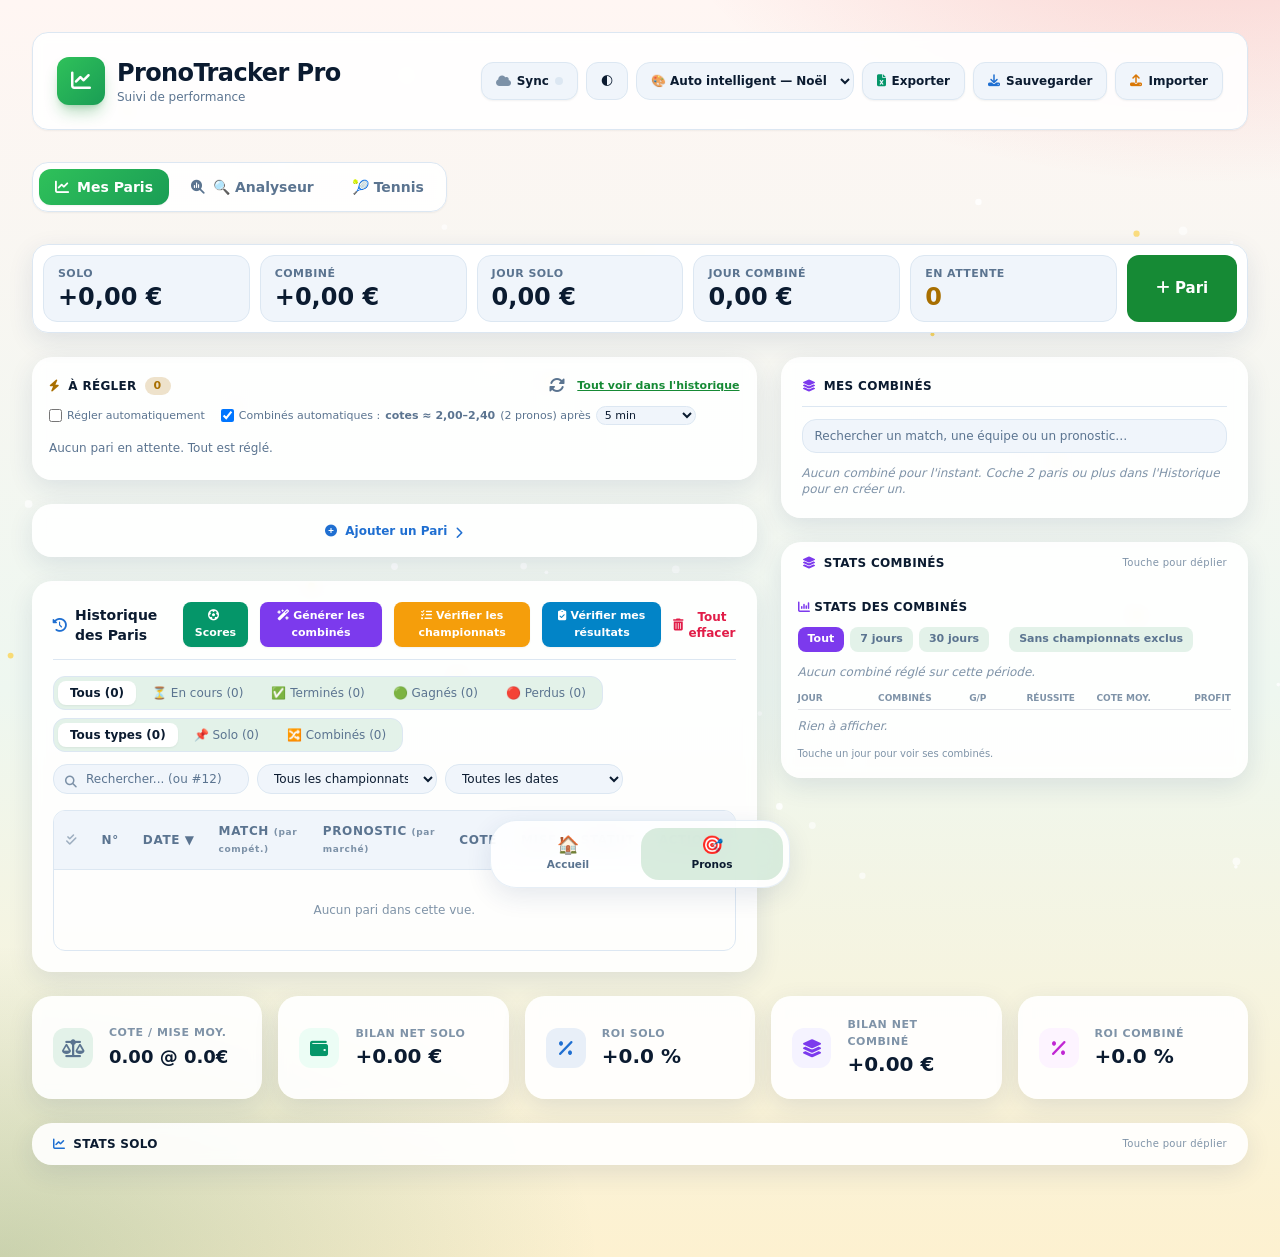
==== commit b075c67d: "Add files via upload" ====
--- a/prono.html
+++ b/prono.html
@@ -61,7 +61,12 @@
       <button onclick="switchView('analyzer')" id="btnViewAnalyzer" class="px-4 py-2 rounded-xl transition text-slate-600 hover:text-slate-900 font-bold text-sm flex items-center gap-2">
         <i class="fa-solid fa-magnifying-glass-chart"></i> 🔍 Analyseur
       </button>
-    </div>
+      <button onclick="switchView('tennis')" id="btnViewTennis" class="px-4 py-2 rounded-xl transition text-slate-600 hover:text-slate-900 font-bold text-sm flex items-center gap-2">
+        🎾 Tennis
+      </button>
+    </div>
+
+    <div id="tennisCotesView" class="hidden" style="margin-top:12px"></div>
 
     <div id="trackerViewContent" class="space-y-8" data-vue="histo">
 
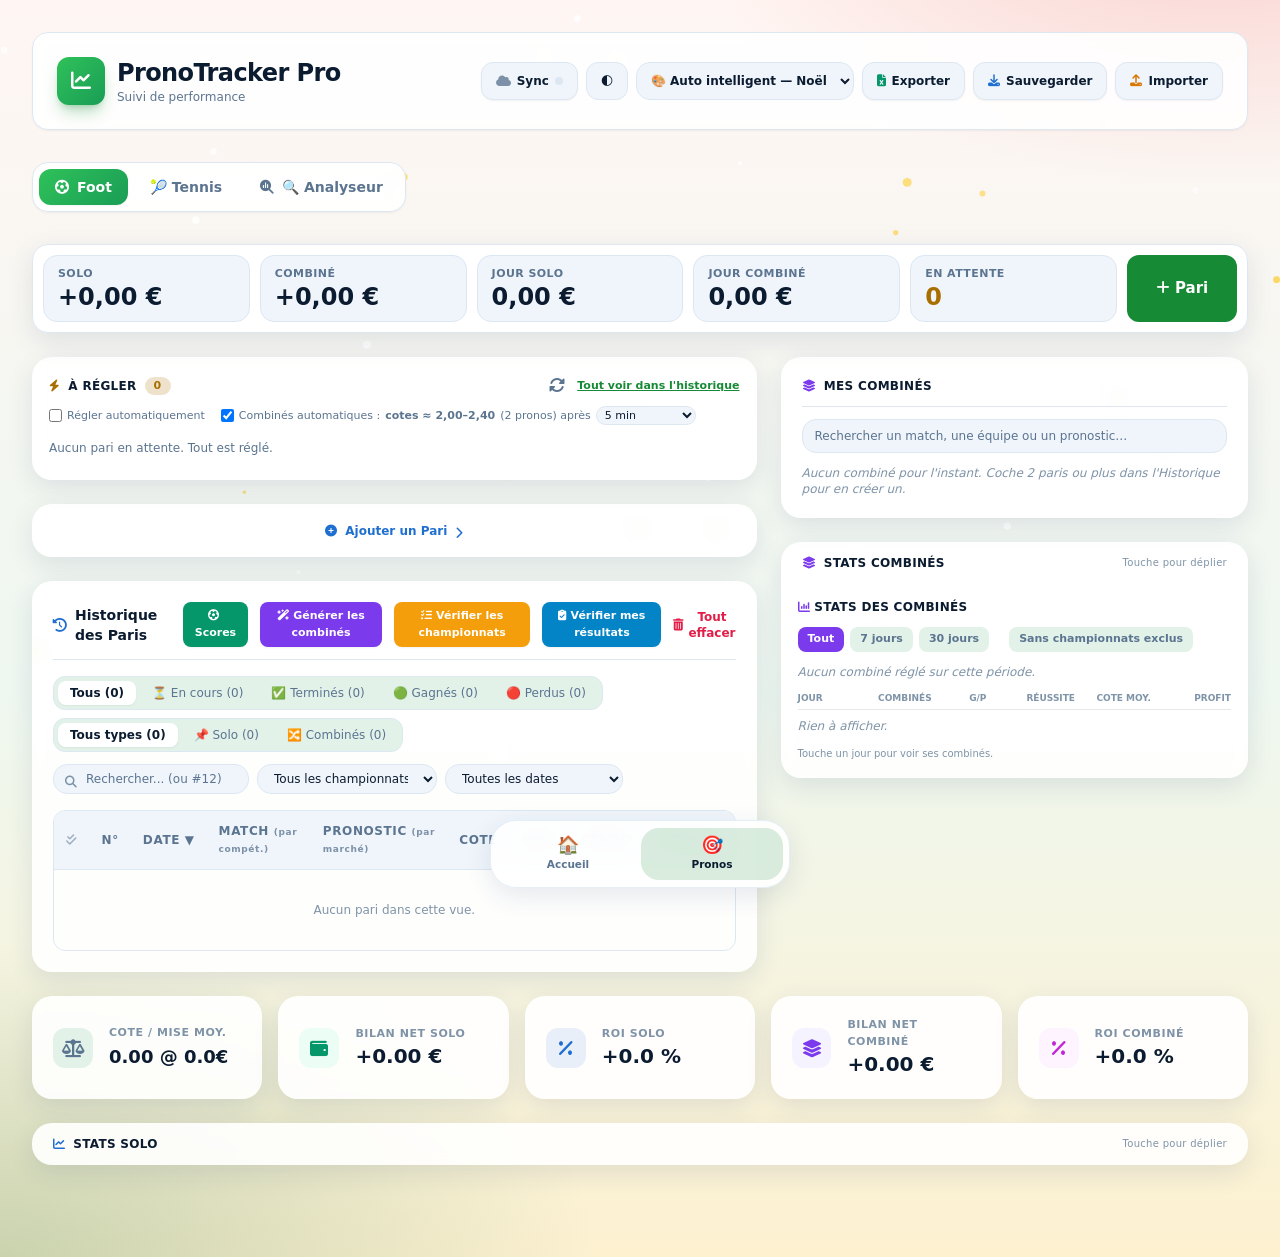
==== commit 1d7e989a: "Add files via upload" ====
--- a/prono.html
+++ b/prono.html
@@ -56,17 +56,15 @@
     <!-- ONGLETS PRINCIPAUX -->
     <div class="surface bg-white border border-slate-200 rounded-2xl p-1.5 flex items-center gap-1.5 shadow-sm w-full sm:w-auto sm:inline-flex">
       <button onclick="switchView('tracker')" id="btnViewTracker" class="px-4 py-2 rounded-xl transition bg-blue-600 text-white shadow-sm font-bold text-sm flex items-center gap-2">
-        <i class="fa-solid fa-chart-line"></i> Mes Paris
+        <i class="fa-solid fa-futbol"></i> Foot
+      </button>
+      <button onclick="switchView('tennis')" id="btnViewTennis" class="px-4 py-2 rounded-xl transition text-slate-600 hover:text-slate-900 font-bold text-sm flex items-center gap-2">
+        🎾 Tennis
       </button>
       <button onclick="switchView('analyzer')" id="btnViewAnalyzer" class="px-4 py-2 rounded-xl transition text-slate-600 hover:text-slate-900 font-bold text-sm flex items-center gap-2">
         <i class="fa-solid fa-magnifying-glass-chart"></i> 🔍 Analyseur
       </button>
-      <button onclick="switchView('tennis')" id="btnViewTennis" class="px-4 py-2 rounded-xl transition text-slate-600 hover:text-slate-900 font-bold text-sm flex items-center gap-2">
-        🎾 Tennis
-      </button>
-    </div>
-
-    <div id="tennisCotesView" class="hidden" style="margin-top:12px"></div>
+    </div>
 
     <div id="trackerViewContent" class="space-y-8" data-vue="histo">
 
@@ -222,10 +220,10 @@
           <h2 class="text-sm font-extrabold flex items-center gap-2 text-slate-800">
             <i class="fa-solid fa-clock-rotate-left text-blue-600"></i> Historique des Paris
           </h2>
-          <button onclick="ouvrirScores()" class="text-[11px] font-bold bg-emerald-600 hover:bg-emerald-700 text-white px-3 py-1.5 rounded-lg shadow-sm sm:ml-auto"><i class="fa-solid fa-futbol mr-1"></i>Scores</button>
+          <button onclick="ouvrirScores()" class="foot-only text-[11px] font-bold bg-emerald-600 hover:bg-emerald-700 text-white px-3 py-1.5 rounded-lg shadow-sm sm:ml-auto"><i class="fa-solid fa-futbol mr-1"></i>Scores</button>
           <button onclick="ouvrirGenerateurCombines()" class="text-[11px] font-bold bg-violet-600 hover:bg-violet-700 text-white px-3 py-1.5 rounded-lg shadow-sm"><i class="fa-solid fa-wand-magic-sparkles mr-1"></i>Générer les combinés</button>
-          <button onclick="ouvrirVerifComp()" class="text-[11px] font-bold bg-amber-500 hover:bg-amber-600 text-white px-3 py-1.5 rounded-lg shadow-sm"><i class="fa-solid fa-list-check mr-1"></i>Vérifier les championnats</button>
-          <button onclick="ouvrirVerif()" class="text-[11px] font-bold bg-sky-600 hover:bg-sky-700 text-white px-3 py-1.5 rounded-lg shadow-sm"><i class="fa-solid fa-clipboard-check mr-1"></i>Vérifier mes résultats</button>
+          <button onclick="ouvrirVerifComp()" class="foot-only text-[11px] font-bold bg-amber-500 hover:bg-amber-600 text-white px-3 py-1.5 rounded-lg shadow-sm"><i class="fa-solid fa-list-check mr-1"></i>Vérifier les championnats</button>
+          <button onclick="ouvrirVerif()" class="foot-only text-[11px] font-bold bg-sky-600 hover:bg-sky-700 text-white px-3 py-1.5 rounded-lg shadow-sm"><i class="fa-solid fa-clipboard-check mr-1"></i>Vérifier mes résultats</button>
           <button onclick="clearAll()" class="text-xs text-rose-600 hover:text-rose-700 font-semibold transition flex items-center gap-1">
             <i class="fa-solid fa-trash-can"></i> Tout effacer
           </button>
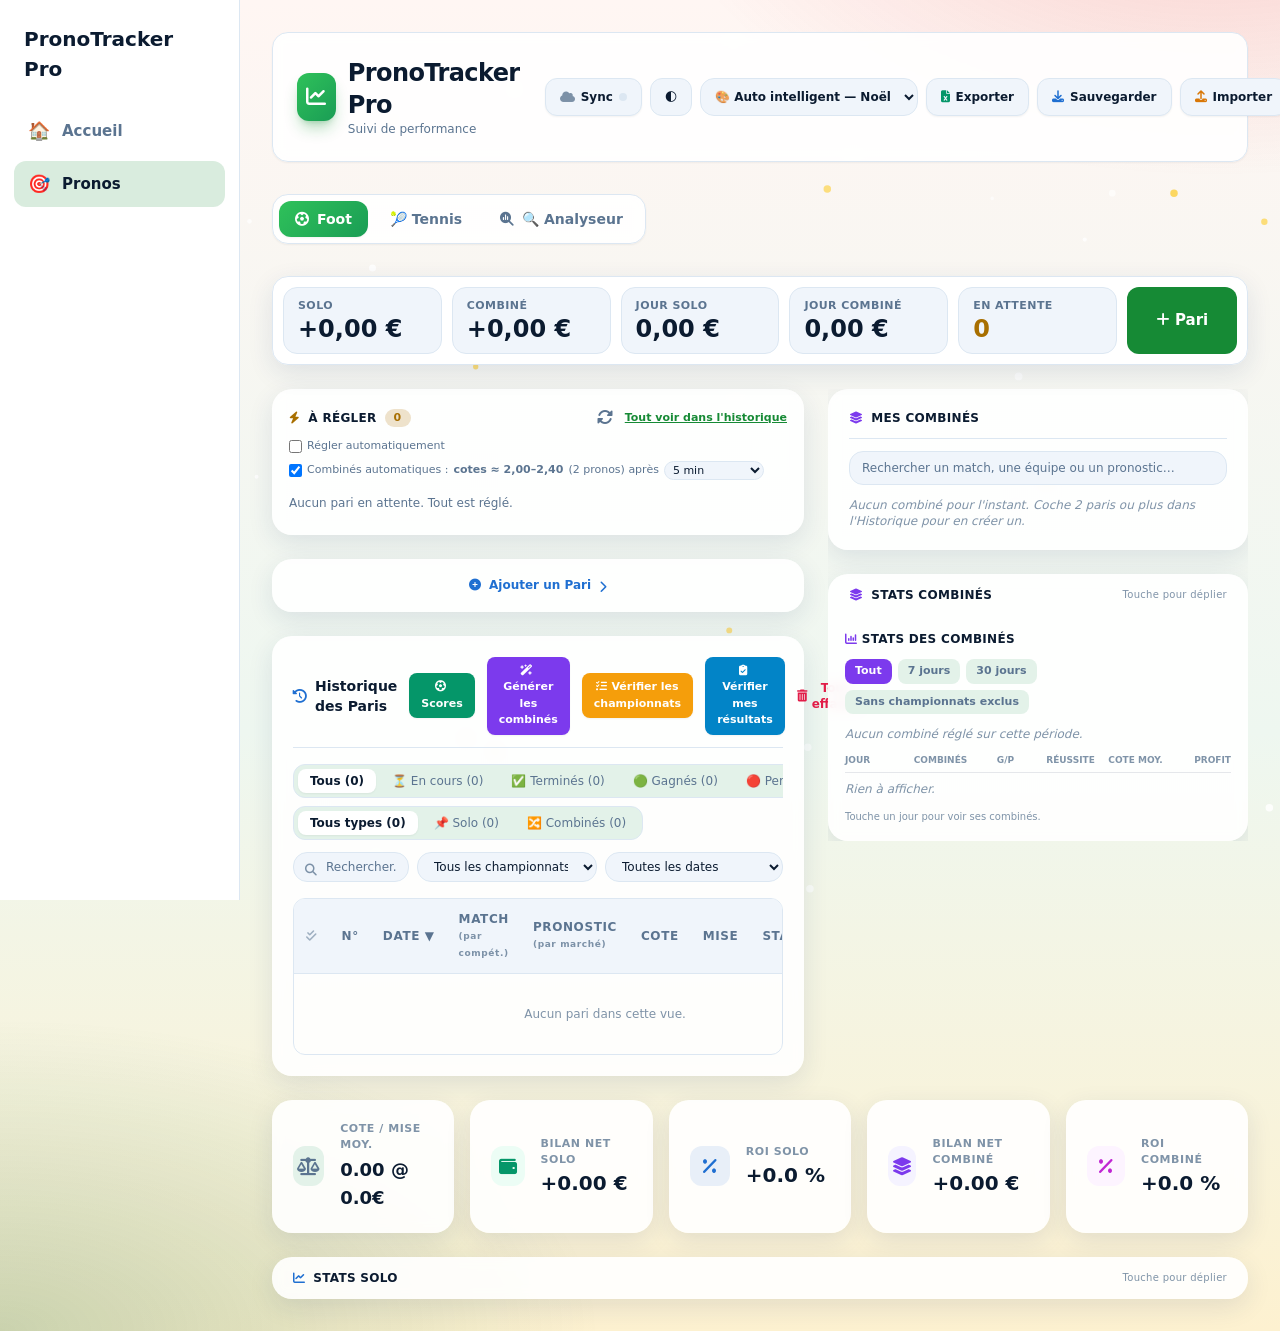
==== commit 0a257b01: "Add files via upload" ====
--- a/prono.html
+++ b/prono.html
@@ -17,6 +17,7 @@
     <script src="chart.umd.min.js"></script>
   <link rel="stylesheet" href="fa.css">
   <link rel="stylesheet" href="prono.css">
+  <link rel="stylesheet" href="prono-desktop.css">
 </head>
 <body class="p-4 md:p-8 min-h-screen">
 <nav id="gnav" aria-label="Navigation"><a href="./"><i>🏠</i><span>Accueil</span></a><a href="prono.html" aria-current="page"><i>🎯</i><span>Pronos</span></a></nav>
--- a/prono.css
+++ b/prono.css
@@ -458,3 +458,36 @@
   #impactBar .ib-cell b{font-size:24px;line-height:1.2}
   #impactBar .ib-add{min-width:110px;font-size:15px}
 }
+
+.qs-dec{display:block;color:#b45309;font-size:11px;font-weight:700}
+.qs-plus{display:block;width:100%;margin-top:6px;padding:8px;border:1px dashed var(--line,#cbd5e1);border-radius:10px;background:transparent;color:var(--mut,#64748b);font-size:12px;font-weight:700;cursor:pointer}.qs-plus:hover{color:inherit;border-style:solid}
+.qs-why{display:block;font-size:11px;line-height:1.35;margin-top:2px;color:#92400e}.qs-why.plan{color:#6d28d9}
+.rj-proj{width:100%;border-collapse:collapse;margin-top:6px;font-size:12px}
+.rj-proj th,.rj-proj td{padding:4px 6px;text-align:left;vertical-align:top;border-top:1px solid rgba(148,163,184,.25)}
+.rj-proj thead th{border-top:0;font-size:10px;text-transform:uppercase;letter-spacing:.03em;color:var(--mut,#64748b);font-weight:700}
+.rj-proj tbody th{white-space:nowrap;font-weight:700}
+.rj-proj td small{display:block;font-size:10.5px;color:var(--mut,#64748b);white-space:nowrap}
+.rj-proj td.tot{background:rgba(16,185,129,.06)}
+@media(max-width:520px){.rj-proj{font-size:11px}.rj-proj th,.rj-proj td{padding:3px 4px}.rj-proj td small{white-space:normal}}
+
+.qs-jour{display:flex;justify-content:space-between;align-items:baseline;gap:8px;padding:8px 12px;margin:6px 0 2px;background:#faf3e6;border-radius:10px;font-size:13px}.qs-jour b{font-weight:800;text-transform:capitalize}.qs-jour span{font-size:12px;color:#5b6779}
+details.qs-why{margin-top:4px}details.qs-why summary{display:inline-block;list-style:none;cursor:pointer;font-size:12px;font-weight:700;border-radius:999px;padding:3px 10px;background:#fff1d6;color:#7a3e07}details.qs-why.plan summary{background:#f3effe;color:#5b21b6}details.qs-why summary::-webkit-details-marker{display:none}details.qs-why>div{margin-top:4px;font-size:12px;line-height:1.5}
+.qs-btns button{min-width:44px;min-height:44px}
+
+/* Ligne de score en direct : score en gras, mi-temps normal, badge de verdict */
+.sc-line{display:flex;align-items:center;gap:6px;flex-wrap:wrap;font-size:11px;line-height:1.5;margin-top:2px}
+.sc-dot{width:8px;height:8px;border-radius:50%;background:var(--bad,#dc2626);flex:none}
+.sc-main{font-weight:800;color:var(--blue,#1f6fd1)}
+.sc-mt{font-weight:400;color:var(--blue,#1f6fd1)}
+.sc-badge{font-size:10px;font-weight:800;padding:1px 8px;border-radius:999px}
+.sc-won{color:var(--ok,#168a35);background:color-mix(in srgb,var(--ok,#168a35) 15%,transparent)}
+.sc-lost{color:var(--bad,#d03a2a);background:color-mix(in srgb,var(--bad,#d03a2a) 15%,transparent)}
+.sc-void{color:var(--mut,#5b7490);background:color-mix(in srgb,var(--mut,#5b7490) 15%,transparent)}
+
+/* Règlement rapide : les combinés d'une même journée s'affichent en grille (2 colonnes dès ~760 px, sinon 1),
+   tous les cadres à la même hauteur ; chaque sélection occupe la même part du cadre. */
+.qs-grid{display:grid;grid-template-columns:repeat(auto-fill,minmax(380px,1fr));grid-auto-rows:1fr;gap:8px;margin:8px 0}
+.qs-grid .qs-combo{margin:0;display:flex;flex-direction:column}
+.qs-grid .qs-combo .qs-row{flex:1}
+@media(max-width:420px){.qs-grid{grid-template-columns:minmax(0,1fr)}}
+#qsList>.qs-row{padding-right:max(0px,calc(100% - 460px))}
--- a/prono-desktop.css
+++ b/prono-desktop.css
@@ -0,0 +1,27 @@
+/* Mise en page ordinateur : barre latérale + page pleine largeur.
+   Chargé après prono.css ; ne s'applique qu'à partir de 1100 px de large. */
+@media (min-width:1100px){
+  body{padding-left:calc(240px + 2rem)!important;padding-bottom:2rem!important}
+
+  /* Navigation : le bandeau du bas devient une barre latérale fixe */
+  #gnav{position:fixed!important;left:0!important;top:0!important;bottom:0!important;transform:none!important;
+    width:240px!important;display:flex!important;flex-direction:column!important;gap:6px!important;
+    padding:24px 14px!important;border-radius:0!important;background:var(--card)!important;
+    border:0!important;border-right:1px solid var(--line)!important;box-shadow:none!important;z-index:60}
+  #gnav::before{content:"PronoTracker Pro";display:block;font-size:20px;font-weight:800;color:var(--txt);padding:0 10px 18px}
+  #gnav a{flex-direction:row!important;justify-content:flex-start!important;gap:12px!important;
+    padding:12px 14px!important;border-radius:12px!important;font-size:15px!important}
+  #gnav a i{font-size:18px}
+  #gnav a span{font-size:15px}
+
+  /* Page pleine largeur (remplace le plafond à 1560 px) */
+  #appRoot,#appRoot:has(#trackerViewContent:not(.hidden)){max-width:2200px!important;margin-left:auto;margin-right:auto}
+
+  /* Deux colonnes de travail : À régler / historique à gauche, Mes combinés à droite */
+  #trackerViewContent{grid-template-columns:minmax(0,2fr) minmax(420px,1fr)!important}
+  #colD{position:sticky;top:16px;max-height:calc(100vh - 32px);overflow-y:auto}
+}
+/* Très grands écrans : un peu plus d'air pour la colonne de droite */
+@media (min-width:1900px){
+  #trackerViewContent{grid-template-columns:minmax(0,2.2fr) minmax(520px,1fr)!important}
+}
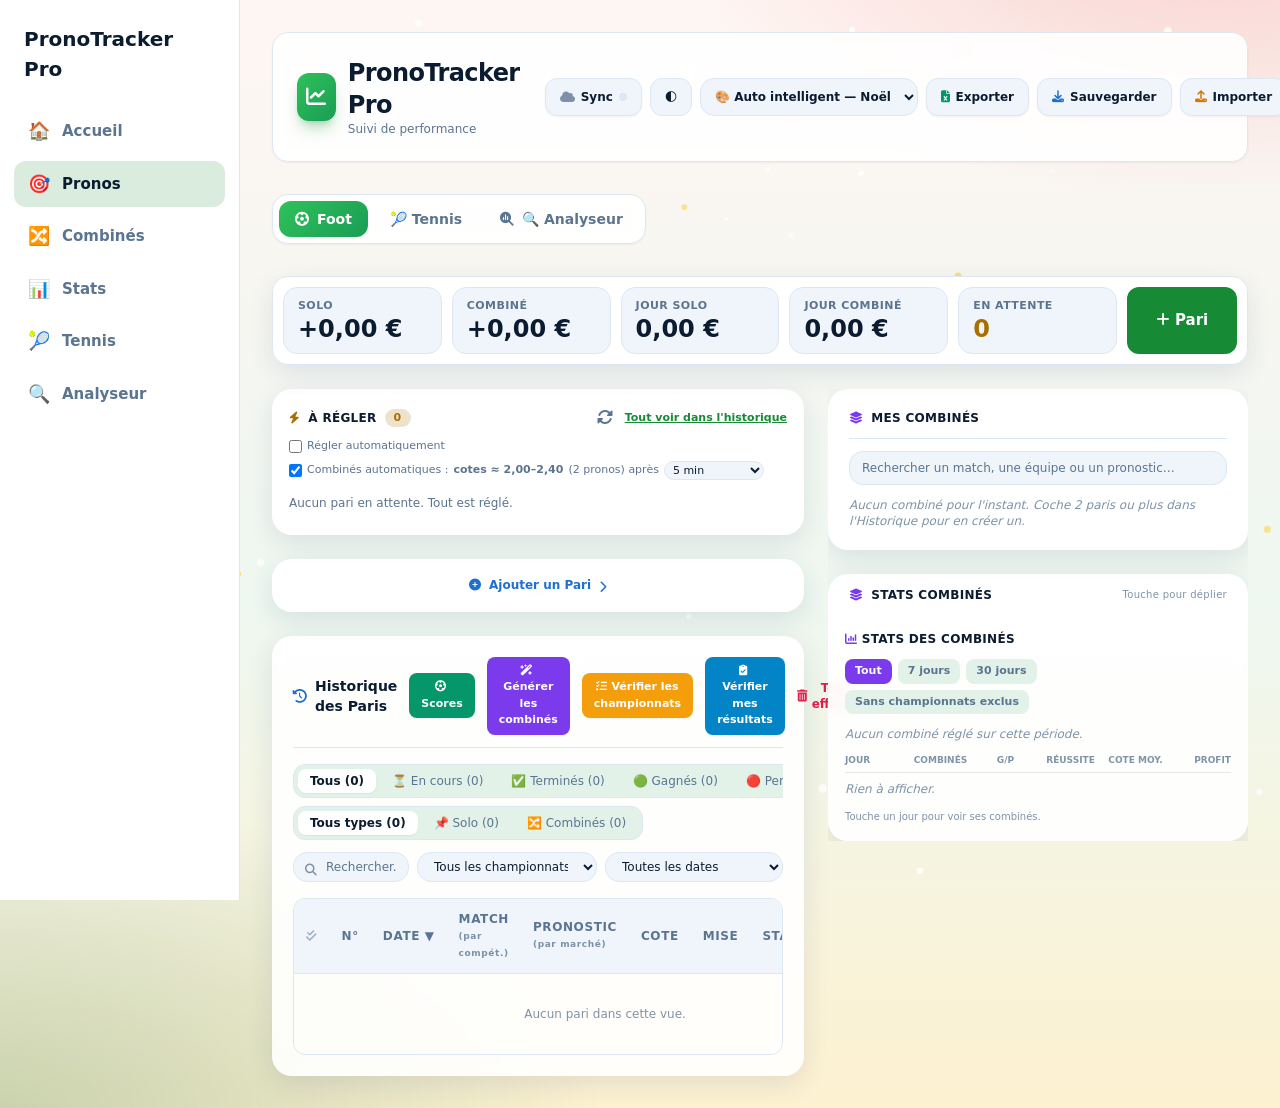
==== commit 1b87368b: "Add files via upload" ====
--- a/prono.html
+++ b/prono.html
@@ -20,7 +20,7 @@
   <link rel="stylesheet" href="prono-desktop.css">
 </head>
 <body class="p-4 md:p-8 min-h-screen">
-<nav id="gnav" aria-label="Navigation"><a href="./"><i>🏠</i><span>Accueil</span></a><a href="prono.html" aria-current="page"><i>🎯</i><span>Pronos</span></a></nav>
+<nav id="gnav" aria-label="Navigation"><a href="./"><i>🏠</i><span>Accueil</span></a><a href="prono.html" aria-current="page" onclick="gnavGo(event,'pronos')"><i>🎯</i><span>Pronos</span></a><a class="gnav-d" href="#combos" onclick="gnavGo(event,'combos')"><i>🔀</i><span>Combinés</span></a><a class="gnav-d" href="#stats" onclick="gnavGo(event,'stats')"><i>📊</i><span>Stats</span></a><a class="gnav-d" href="#tennis" onclick="gnavGo(event,null,'tennis')"><i>🎾</i><span>Tennis</span></a><a class="gnav-d" href="#analyseur" onclick="gnavGo(event,null,'analyzer')"><i>🔍</i><span>Analyseur</span></a></nav>
 
 
   <div id="appRoot" class="max-w-7xl mx-auto space-y-8">
@@ -740,5 +740,19 @@
 <script src="prono.js"></script>
 <script src="prono-combos-auto.js"></script>
 <script src="prono-cotes.js"></script>
+<script>
+function gnavGo(e,page,view){
+  if(e)e.preventDefault();
+  var l=document.querySelectorAll('#gnav a[onclick]');
+  for(var k=0;k<l.length;k++)l[k].removeAttribute('aria-current');
+  if(e&&e.currentTarget)e.currentTarget.setAttribute('aria-current','page');
+  if(view){if(typeof switchView==='function')switchView(view);return;}
+  if(typeof switchView==='function')switchView('tracker');
+  document.body.setAttribute('data-page',page);
+  try{history.replaceState(null,'',page==='pronos'?location.pathname:'#'+page);}catch(x){}
+  window.scrollTo({top:0});
+}
+(function(){var h=(location.hash||'').slice(1);if(h==='combos'||h==='stats'){document.addEventListener('DOMContentLoaded',function(){var a=document.querySelector('#gnav a[href="#'+h+'"]');gnavGo({preventDefault:function(){},currentTarget:a},h);});}})();
+</script>
 </body>
 </html>
--- a/prono-desktop.css
+++ b/prono-desktop.css
@@ -1,3 +1,6 @@
+/* Liens supplémentaires de la barre latérale : masqués sur mobile */
+#gnav a.gnav-d{display:none}
+
 /* Mise en page ordinateur : barre latérale + page pleine largeur.
    Chargé après prono.css ; ne s'applique qu'à partir de 1100 px de large. */
 @media (min-width:1100px){
@@ -11,6 +14,7 @@
   #gnav::before{content:"PronoTracker Pro";display:block;font-size:20px;font-weight:800;color:var(--txt);padding:0 10px 18px}
   #gnav a{flex-direction:row!important;justify-content:flex-start!important;gap:12px!important;
     padding:12px 14px!important;border-radius:12px!important;font-size:15px!important}
+  #gnav a.gnav-d{display:flex!important}
   #gnav a i{font-size:18px}
   #gnav a span{font-size:15px}
 
@@ -20,6 +24,12 @@
   /* Deux colonnes de travail : À régler / historique à gauche, Mes combinés à droite */
   #trackerViewContent{grid-template-columns:minmax(0,2fr) minmax(420px,1fr)!important}
   #colD{position:sticky;top:16px;max-height:calc(100vh - 32px);overflow-y:auto}
+  /* Pages : Pronos (défaut), Combinés, Stats — pilotées par body[data-page] */
+  body:not([data-page=stats]) #colD~*,
+  body[data-page=combos] #colG,body[data-page=combos] #resumeJour,body[data-page=combos] #vueTabs,
+  body[data-page=stats] #colG,body[data-page=stats] #colD,body[data-page=stats] #resumeJour,body[data-page=stats] #vueTabs{display:none!important}
+  body[data-page=combos] #colD{grid-column:1/-1;position:static;max-height:none}
+  body[data-page=stats] #colD~*{grid-column:1/-1}
 }
 /* Très grands écrans : un peu plus d'air pour la colonne de droite */
 @media (min-width:1900px){
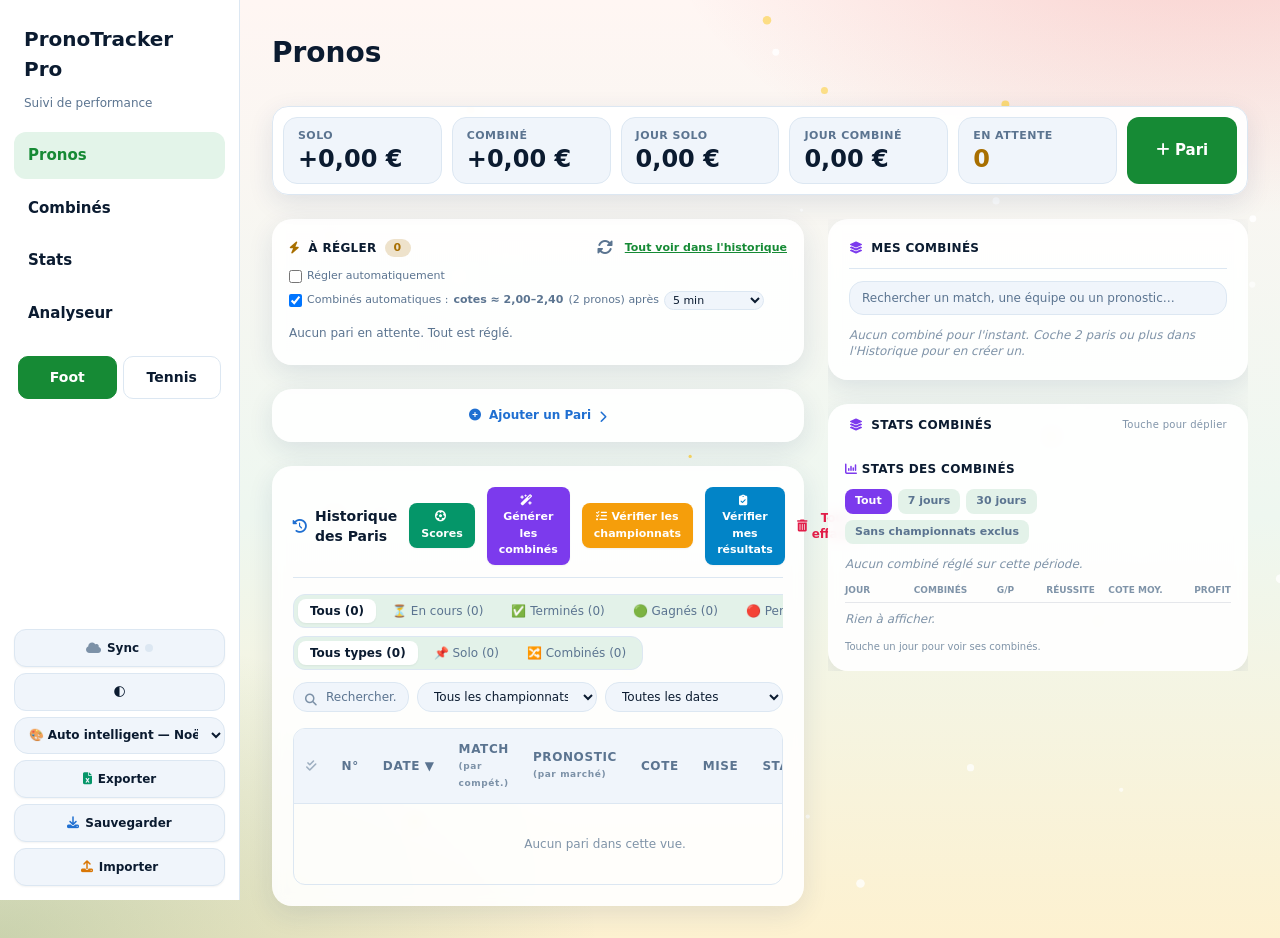
==== commit 14cac32e: "Add files via upload" ====
--- a/prono.html
+++ b/prono.html
@@ -20,7 +20,7 @@
   <link rel="stylesheet" href="prono-desktop.css">
 </head>
 <body class="p-4 md:p-8 min-h-screen">
-<nav id="gnav" aria-label="Navigation"><a href="./"><i>🏠</i><span>Accueil</span></a><a href="prono.html" aria-current="page" onclick="gnavGo(event,'pronos')"><i>🎯</i><span>Pronos</span></a><a class="gnav-d" href="#combos" onclick="gnavGo(event,'combos')"><i>🔀</i><span>Combinés</span></a><a class="gnav-d" href="#stats" onclick="gnavGo(event,'stats')"><i>📊</i><span>Stats</span></a><a class="gnav-d" href="#tennis" onclick="gnavGo(event,null,'tennis')"><i>🎾</i><span>Tennis</span></a><a class="gnav-d" href="#analyseur" onclick="gnavGo(event,null,'analyzer')"><i>🔍</i><span>Analyseur</span></a></nav>
+<nav id="gnav" aria-label="Navigation"><a href="./" class="gnav-m"><i>🏠</i><span>Accueil</span></a><a href="prono.html" aria-current="page" onclick="gnavGo(event,'pronos')"><i>🎯</i><span>Pronos</span></a><a class="gnav-d" href="#combos" onclick="gnavGo(event,'combos')"><i>🔀</i><span>Combinés</span></a><a class="gnav-d" href="#stats" onclick="gnavGo(event,'stats')"><i>📊</i><span>Stats</span></a><a class="gnav-d" href="#analyseur" onclick="gnavGo(event,null,'analyzer')"><i>🔍</i><span>Analyseur</span></a><div class="gnav-sport gnav-d"><button type="button" id="gsFoot" class="on" onclick="gnavSport('tracker')">Foot</button><button type="button" id="gsTennis" onclick="gnavSport('tennis')">Tennis</button></div></nav>
 
 
   <div id="appRoot" class="max-w-7xl mx-auto space-y-8">
@@ -741,6 +741,7 @@
 <script src="prono-combos-auto.js"></script>
 <script src="prono-cotes.js"></script>
 <script>
+function gnavSport(v){if(typeof switchView==='function')switchView(v);var f=document.getElementById('gsFoot'),t=document.getElementById('gsTennis');if(f)f.classList.toggle('on',v==='tracker');if(t)t.classList.toggle('on',v==='tennis');}
 function gnavGo(e,page,view){
   if(e)e.preventDefault();
   var l=document.querySelectorAll('#gnav a[onclick]');
@@ -748,7 +749,7 @@
   if(e&&e.currentTarget)e.currentTarget.setAttribute('aria-current','page');
   if(view){if(typeof switchView==='function')switchView(view);return;}
   if(typeof switchView==='function')switchView('tracker');
-  document.body.setAttribute('data-page',page);
+  document.body.setAttribute('data-page',page);if(page==='stats'){var d=document.getElementById('soloStatsDetails');if(d)d.open=true;}
   try{history.replaceState(null,'',page==='pronos'?location.pathname:'#'+page);}catch(x){}
   window.scrollTo({top:0});
 }
--- a/prono-desktop.css
+++ b/prono-desktop.css
@@ -1,5 +1,5 @@
 /* Liens supplémentaires de la barre latérale : masqués sur mobile */
-#gnav a.gnav-d{display:none}
+#gnav .gnav-d{display:none}
 
 /* Mise en page ordinateur : barre latérale + page pleine largeur.
    Chargé après prono.css ; ne s'applique qu'à partir de 1100 px de large. */
@@ -15,6 +15,15 @@
   #gnav a{flex-direction:row!important;justify-content:flex-start!important;gap:12px!important;
     padding:12px 14px!important;border-radius:12px!important;font-size:15px!important}
   #gnav a.gnav-d{display:flex!important}
+  #gnav a.gnav-m{display:none!important}
+  #gnav a i{display:none!important}
+  #gnav a{font-weight:600!important;color:var(--txt)!important}
+  #gnav a[aria-current=page]{background:#e3f4e9!important;color:var(--acc)!important;font-weight:800!important}
+  #gnav::after{content:"Suivi de performance";order:-1;font-size:12px;color:var(--mut);padding:0 10px 14px;margin-top:-14px}
+  #gnav::before{order:-2}
+  #gnav .gnav-sport.gnav-d{display:flex!important;gap:6px;margin-top:14px;padding:0 4px}
+  .gnav-sport button{flex:1;padding:10px;border-radius:10px;border:1px solid var(--line);background:var(--card);color:var(--txt);font-weight:600;font-size:14px}
+  .gnav-sport button.on{background:var(--acc);color:#fff;border-color:var(--acc);font-weight:800}
   #gnav a i{font-size:18px}
   #gnav a span{font-size:15px}
 
@@ -30,6 +39,24 @@
   body[data-page=stats] #colG,body[data-page=stats] #colD,body[data-page=stats] #resumeJour,body[data-page=stats] #vueTabs{display:none!important}
   body[data-page=combos] #colD{grid-column:1/-1;position:static;max-height:none}
   body[data-page=stats] #colD~*{grid-column:1/-1}
+  /* En-tête = barre de titre fine ; actions (Sync, Exporter…) rangées en bas de la barre latérale */
+  #appRoot>div.surface:first-child{backdrop-filter:none!important;-webkit-backdrop-filter:none!important;transform:none!important;filter:none!important;animation:none!important;will-change:auto!important;contain:none!important;opacity:1!important;position:static!important;z-index:auto!important;isolation:auto!important;overflow:visible!important;background:none!important;border:0!important;box-shadow:none!important;padding:0!important;min-height:0}
+  #appRoot>div.surface:first-child>div:first-child{display:none!important}
+  #appRoot>div.surface:first-child::before{content:"Pronos";font-size:28px;font-weight:800;color:var(--txt)}
+  body[data-page=combos] #appRoot>div.surface:first-child::before{content:"Combinés"}
+  body[data-page=stats] #appRoot>div.surface:first-child::before{content:"Stats"}
+  /* Les boutons Foot / Tennis / Analyseur sont déjà dans la barre latérale */
+  #appRoot>div:has(>#btnViewTracker){display:none!important}
+}
+@media (min-width:1100px) and (min-height:820px){
+  #appRoot{z-index:auto!important}
+  #hdrActions{position:fixed;left:0;bottom:0;width:240px;box-sizing:border-box;flex-direction:column!important;align-items:stretch!important;
+    gap:6px!important;padding:14px!important;background:var(--card);border-right:1px solid var(--line);z-index:61}
+  #hdrActions>*{width:100%!important;flex:none!important;justify-content:center}
+  #gnav{padding-bottom:300px!important}
+}
+@media (min-width:1100px) and (max-height:819px){
+  #hdrActions{margin-left:auto}
 }
 /* Très grands écrans : un peu plus d'air pour la colonne de droite */
 @media (min-width:1900px){
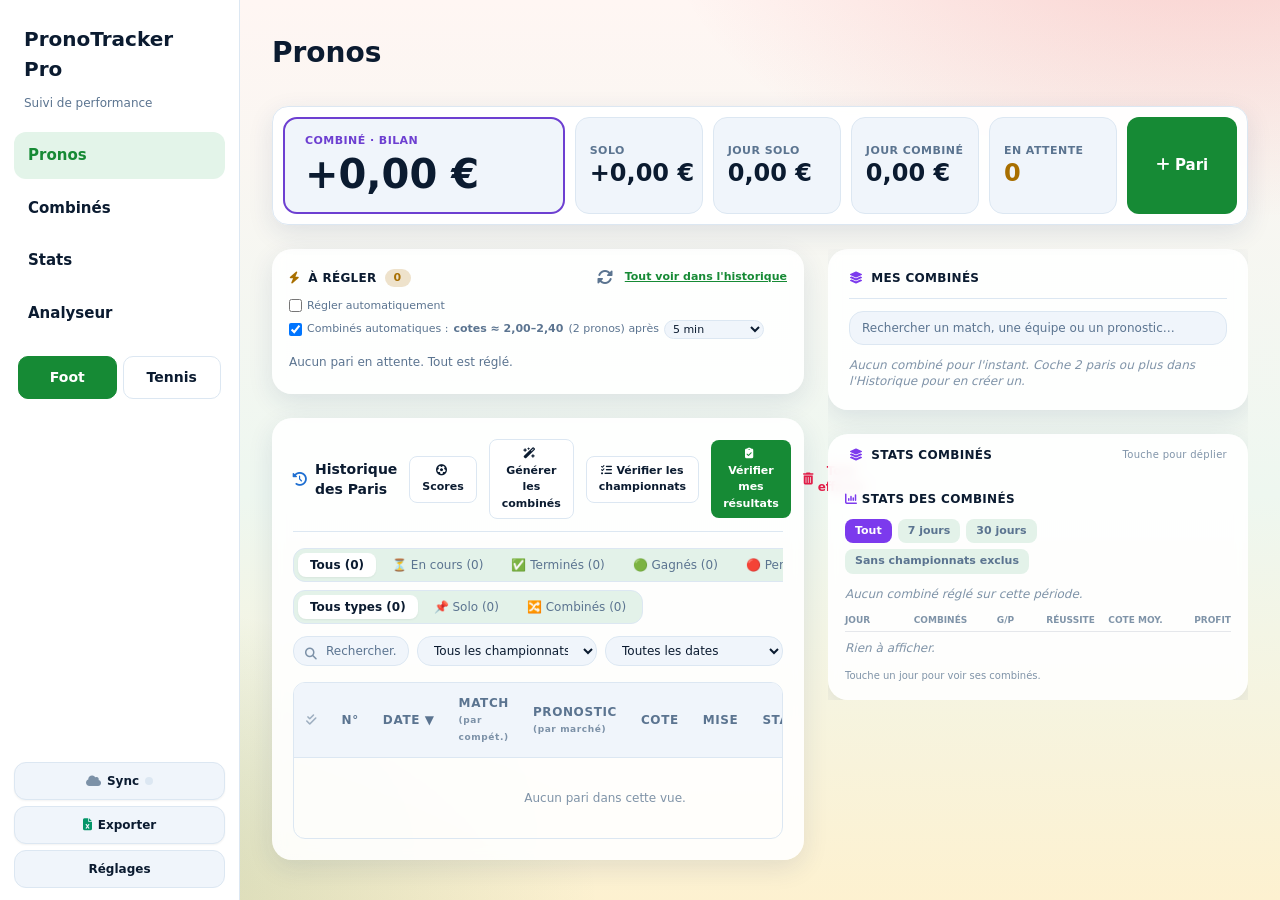
==== commit cc1e8ad0: "Add files via upload" ====
--- a/prono.html
+++ b/prono.html
@@ -51,6 +51,7 @@
           <i class="fa-solid fa-upload text-amber-600"></i> Importer
           <input type="file" id="importFile" accept=".json,application/json,text/plain,text/json,application/octet-stream" onchange="importJSON(event)" class="hidden">
         </label>
+        <button type="button" id="btnReglages" onclick="document.getElementById('hdrActions').classList.toggle('open')" class="justify-center bg-slate-50 text-slate-700 text-xs font-semibold px-3.5 py-2.5 rounded-xl border border-slate-200">Réglages</button>
       </div>
     </div>
 
@@ -755,5 +756,10 @@
 }
 (function(){var h=(location.hash||'').slice(1);if(h==='combos'||h==='stats'){document.addEventListener('DOMContentLoaded',function(){var a=document.querySelector('#gnav a[href="#'+h+'"]');gnavGo({preventDefault:function(){},currentTarget:a},h);});}})();
 </script>
+<script>
+document.addEventListener('DOMContentLoaded',function(){if(window.innerWidth>=1100&&typeof basculerFormulaire==='function')basculerFormulaire(true);});
+document.addEventListener('click',function(e){var g=document.getElementById('mainGrid');if(g&&e.target===g&&!g.classList.contains('form-replie')&&window.innerWidth>=1100)basculerFormulaire(true);});
+document.addEventListener('keydown',function(e){if(e.key!=='Escape')return;var g=document.getElementById('mainGrid');if(g&&!g.classList.contains('form-replie')&&window.innerWidth>=1100)basculerFormulaire(true);});
+</script>
 </body>
 </html>
--- a/prono-desktop.css
+++ b/prono-desktop.css
@@ -36,8 +36,9 @@
   /* Pages : Pronos (défaut), Combinés, Stats — pilotées par body[data-page] */
   body:not([data-page=stats]) #colD~*,
   body[data-page=combos] #colG,body[data-page=combos] #resumeJour,body[data-page=combos] #vueTabs,
-  body[data-page=stats] #colG,body[data-page=stats] #colD,body[data-page=stats] #resumeJour,body[data-page=stats] #vueTabs{display:none!important}
+  body[data-page=stats] #colG,body[data-page=stats] #combosCard,body[data-page=stats] #resumeJour,body[data-page=stats] #vueTabs{display:none!important}
   body[data-page=combos] #colD{grid-column:1/-1;position:static;max-height:none}
+  body[data-page=stats] #colD{grid-column:1/-1;position:static;max-height:none;overflow:visible}
   body[data-page=stats] #colD~*{grid-column:1/-1}
   /* En-tête = barre de titre fine ; actions (Sync, Exporter…) rangées en bas de la barre latérale */
   #appRoot>div.surface:first-child{backdrop-filter:none!important;-webkit-backdrop-filter:none!important;transform:none!important;filter:none!important;animation:none!important;will-change:auto!important;contain:none!important;opacity:1!important;position:static!important;z-index:auto!important;isolation:auto!important;overflow:visible!important;background:none!important;border:0!important;box-shadow:none!important;padding:0!important;min-height:0}
@@ -48,17 +49,52 @@
   /* Les boutons Foot / Tennis / Analyseur sont déjà dans la barre latérale */
   #appRoot>div:has(>#btnViewTracker){display:none!important}
 }
-@media (min-width:1100px) and (min-height:820px){
+/* Actions (Sync, thème, ambiance, Exporter, Sauvegarder, Importer) : toujours en bas de la barre latérale, quelle que soit la hauteur */
+@media (min-width:1100px){
   #appRoot{z-index:auto!important}
   #hdrActions{position:fixed;left:0;bottom:0;width:240px;box-sizing:border-box;flex-direction:column!important;align-items:stretch!important;
-    gap:6px!important;padding:14px!important;background:var(--card);border-right:1px solid var(--line);z-index:61}
+    gap:6px!important;padding:12px 14px!important;background:var(--card);border-right:1px solid var(--line);z-index:61;margin:0!important}
   #hdrActions>*{width:100%!important;flex:none!important;justify-content:center}
-  #gnav{padding-bottom:300px!important}
+  #gnav{padding-bottom:200px!important;overflow-y:auto}
 }
-@media (min-width:1100px) and (max-height:819px){
-  #hdrActions{margin-left:auto}
+@media (min-width:1100px) and (max-height:760px){
+  #hdrActions{display:grid!important;grid-template-columns:1fr 1fr;gap:5px!important;padding:8px 10px!important}
+  #hdrActions>#ambianceSelect,#hdrActions>label{grid-column:1/-1}
+  #gnav{padding-bottom:170px!important}
 }
 /* Très grands écrans : un peu plus d'air pour la colonne de droite */
 @media (min-width:1900px){
   #trackerViewContent{grid-template-columns:minmax(0,2.2fr) minmax(520px,1fr)!important}
 }
+
+/* ===== Maquette v2 (ordinateur) ===== */
+#btnReglages{display:none}
+@media (min-width:1100px){
+  /* Fond calme : pas de feuilles / confettis */
+  #ambianceCanvas{display:none!important}
+
+  /* Combiné en grand, en premier */
+  #impactBar{display:grid!important;grid-template-columns:2.2fr 1fr 1fr 1fr 1fr auto;align-items:stretch}
+  #impactBar>.ib-cell:nth-child(2){order:-1;border:2px solid #6d3fd1;padding:14px 20px}
+  #impactBar>.ib-cell:nth-child(2) span{color:#6d3fd1;font-weight:800}
+  #impactBar>.ib-cell:nth-child(2) b{font-size:40px}
+  #impactBar>.ib-cell:nth-child(2) span::after{content:" · bilan"}
+
+  /* Barre latérale : Sync, Exporter, Réglages ; le reste derrière « Réglages » */
+  #btnReglages{display:flex!important}
+  #hdrActions #btnTheme,#hdrActions #ambianceSelect,#hdrActions [onclick^="exportJSON"],#hdrActions>label{display:none!important}
+  #hdrActions.open #btnTheme,#hdrActions.open #ambianceSelect,#hdrActions.open [onclick^="exportJSON"],#hdrActions.open>label{display:flex!important}
+  #hdrActions>#btnReglages{order:99}
+
+  /* Historique : un seul bouton principal */
+  button[onclick="ouvrirScores()"],button[onclick="ouvrirGenerateurCombines()"],button[onclick="ouvrirVerifComp()"]{
+    background:var(--card)!important;color:var(--txt)!important;border:1px solid var(--line)!important;box-shadow:none!important}
+  button[onclick="ouvrirVerif()"]{background:var(--acc)!important;color:var(--onacc)!important;box-shadow:none!important}
+
+  /* « + Pari » ouvre le formulaire dans une fenêtre */
+  #mainGrid{grid-template-columns:minmax(0,1fr)!important}
+  #mainGrid.form-replie #formCard{display:none!important}
+  #mainGrid:not(.form-replie) #formCard{position:fixed;z-index:200;top:50%;left:calc(50% + 120px);transform:translate(-50%,-50%);
+    width:min(580px,90vw);max-height:90vh;overflow:auto;grid-column:auto!important}
+  #mainGrid:not(.form-replie)::before{content:"";position:fixed;inset:0;background:rgba(16,35,59,.45);z-index:199}
+}
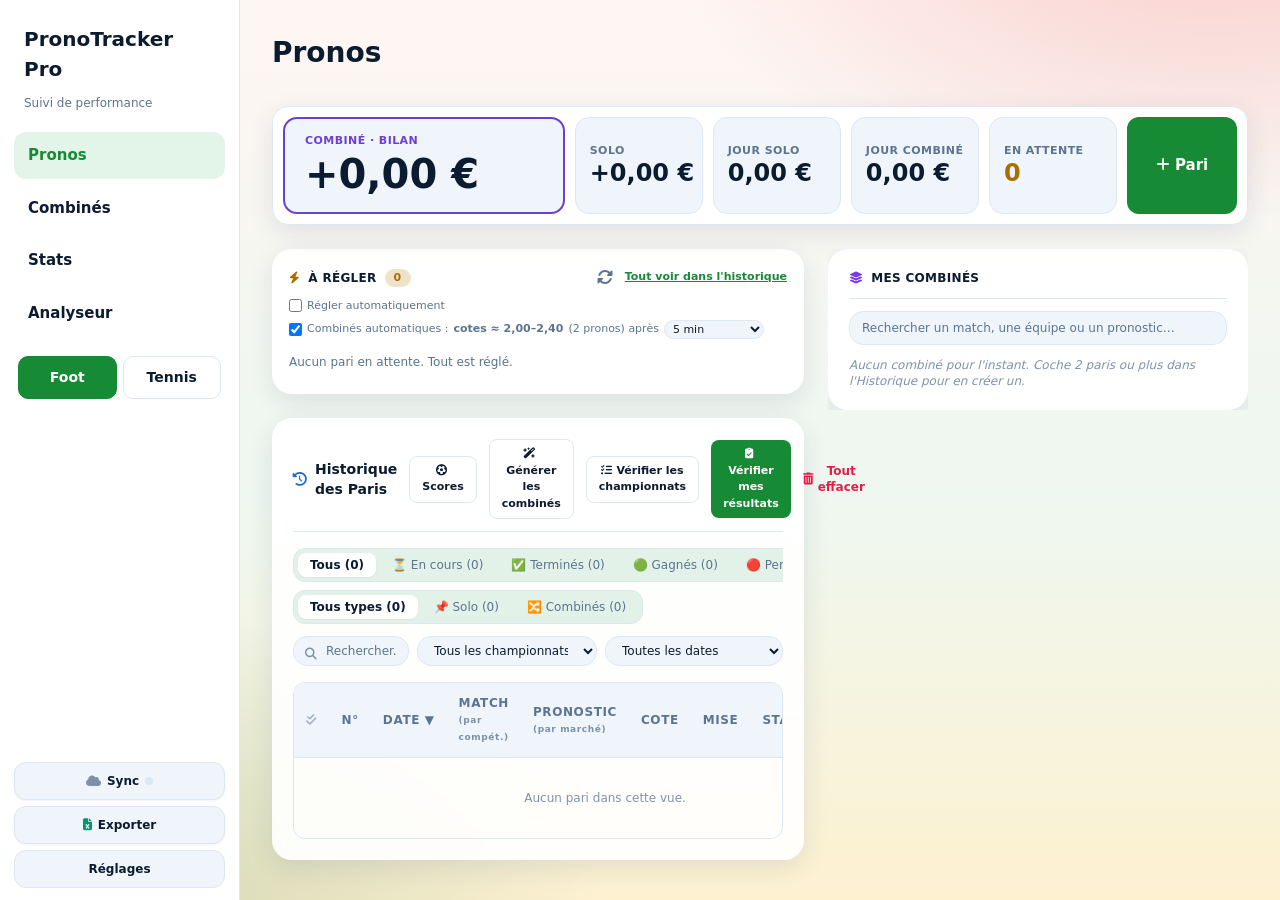
==== commit 6c569785: "Add files via upload" ====
--- a/prono.html
+++ b/prono.html
@@ -1,6 +1,7 @@
 <!DOCTYPE html>
 <html lang="fr">
 <head>
+<script>if(/[?&]embed=1/.test(location.search))document.documentElement.classList.add('embed');</script>
   <meta charset="UTF-8">
   <script>try{var t=localStorage.getItem('suivi-nba-theme');if(!t)t=(window.matchMedia&&matchMedia('(prefers-color-scheme: light)').matches)?'light':'dark';document.documentElement.dataset.theme=t}catch(e){document.documentElement.dataset.theme='dark'}</script>
   <meta name="viewport" content="width=device-width, initial-scale=1.0, viewport-fit=cover">
@@ -761,5 +762,10 @@
 document.addEventListener('click',function(e){var g=document.getElementById('mainGrid');if(g&&e.target===g&&!g.classList.contains('form-replie')&&window.innerWidth>=1100)basculerFormulaire(true);});
 document.addEventListener('keydown',function(e){if(e.key!=='Escape')return;var g=document.getElementById('mainGrid');if(g&&!g.classList.contains('form-replie')&&window.innerWidth>=1100)basculerFormulaire(true);});
 </script>
+<script>
+/* Mode « intégré dans Statify » (?embed=1) : sans barre latérale, ouvert directement sur la page demandée */
+(function(){var q=location.search;if(!/[?&]embed=1/.test(q))return;var sp=(q.match(/[?&]sport=(\w+)/)||[])[1],pg=(q.match(/[?&]page=(\w+)/)||[])[1];
+document.addEventListener('DOMContentLoaded',function(){setTimeout(function(){if(sp==='tennis'&&typeof switchView==='function')switchView('tennis');if(pg==='reglages')document.body.setAttribute('data-page','reglages');},300);});})();
+</script>
 </body>
 </html>
--- a/prono-desktop.css
+++ b/prono-desktop.css
@@ -98,3 +98,21 @@
     width:min(580px,90vw);max-height:90vh;overflow:auto;grid-column:auto!important}
   #mainGrid:not(.form-replie)::before{content:"";position:fixed;inset:0;background:rgba(16,35,59,.45);z-index:199}
 }
+@media (min-width:1100px){
+  /* Stats combinés : uniquement dans l'onglet Stats */
+  body:not([data-page=stats]) #comboStatsDetails{display:none!important}
+}
+
+/* ===== Mode intégré dans Statify (prono.html?embed=1) ===== */
+html.embed #gnav,html.embed #ambianceCanvas,html.embed #btnReglages{display:none!important}
+html.embed body{padding:10px 12px 16px!important}
+html.embed #appRoot{max-width:none!important}
+html.embed #appRoot>div:has(>#btnViewTracker){display:none!important}
+html.embed body:not([data-page=reglages]) #appRoot>div.surface:first-child{display:none!important}
+html.embed #hdrActions{position:static!important;width:auto!important;display:flex!important;flex-direction:row!important;flex-wrap:wrap;align-items:center!important;background:none!important;border:0!important;padding:0!important;gap:8px!important}
+html.embed #hdrActions>*{width:auto!important;flex:none!important}
+html.embed #hdrActions #btnTheme,html.embed #hdrActions #ambianceSelect,html.embed #hdrActions [onclick^="exportJSON"],html.embed #hdrActions>label{display:flex!important}
+html.embed body[data-page=reglages] #analyzerViewContent,html.embed body[data-page=reglages] #colG>:not(#quickSettle),html.embed body[data-page=reglages] #colD,html.embed body[data-page=reglages] #colD~*,html.embed body[data-page=reglages] #resumeJour,html.embed body[data-page=reglages] #vueTabs,html.embed body[data-page=reglages] #impactBar{display:none!important}
+html.embed body[data-page=reglages] #trackerViewContent{display:block!important}
+html.embed body[data-page=reglages] #quickSettle{max-width:900px}
+html.embed #mainGrid:not(.form-replie) #formCard{left:50%!important}
